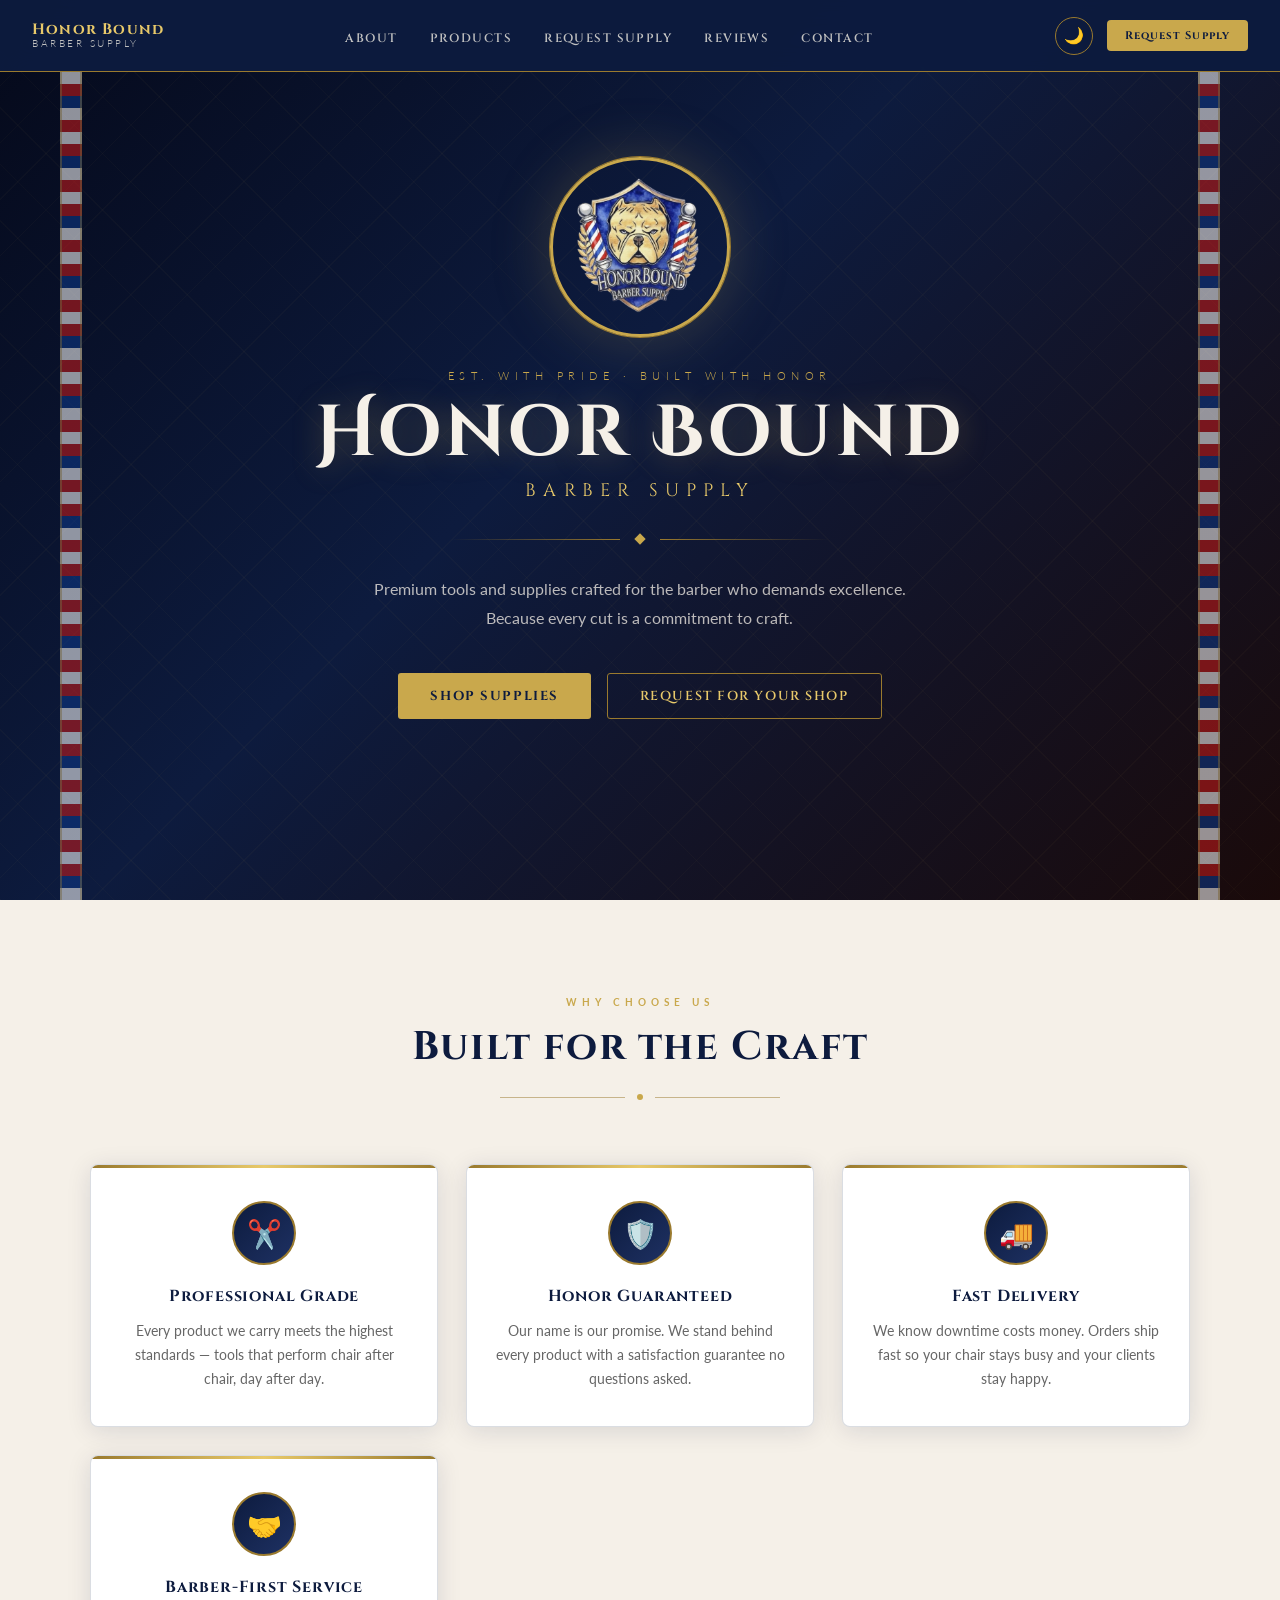
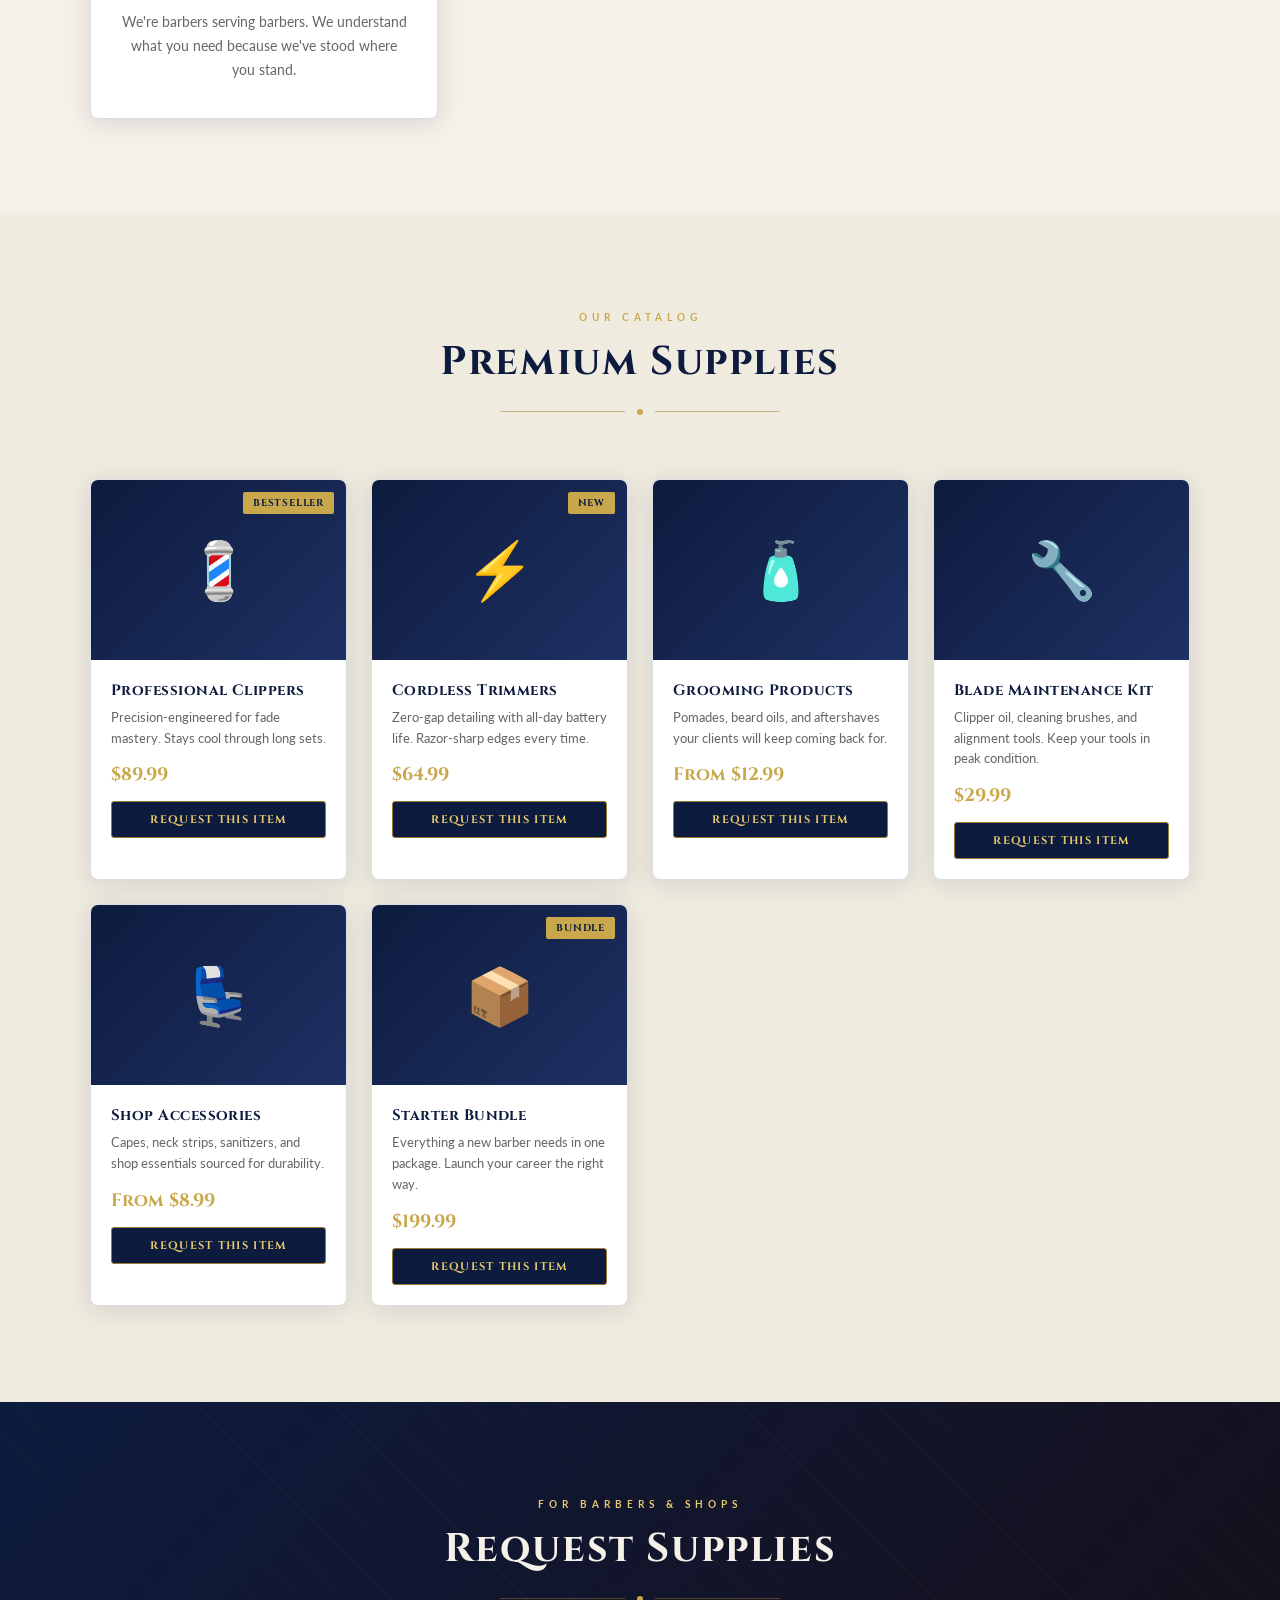
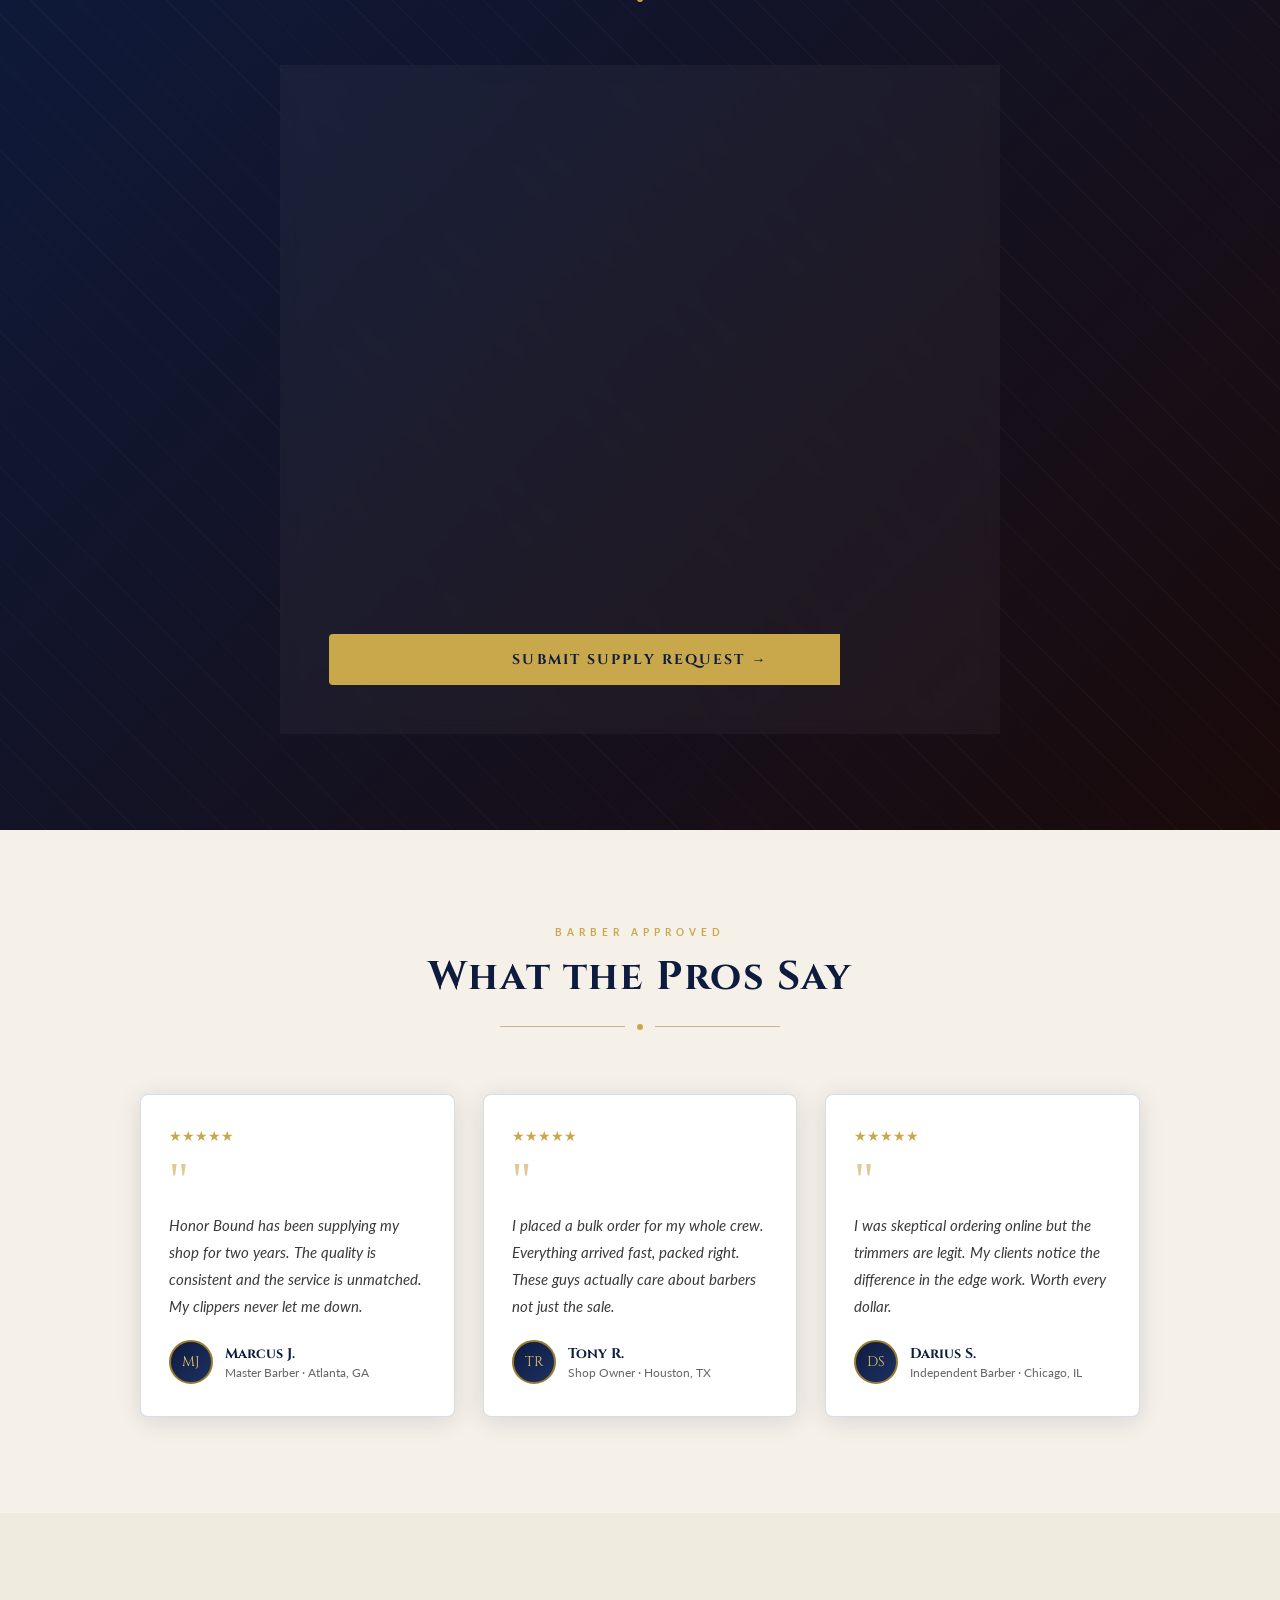
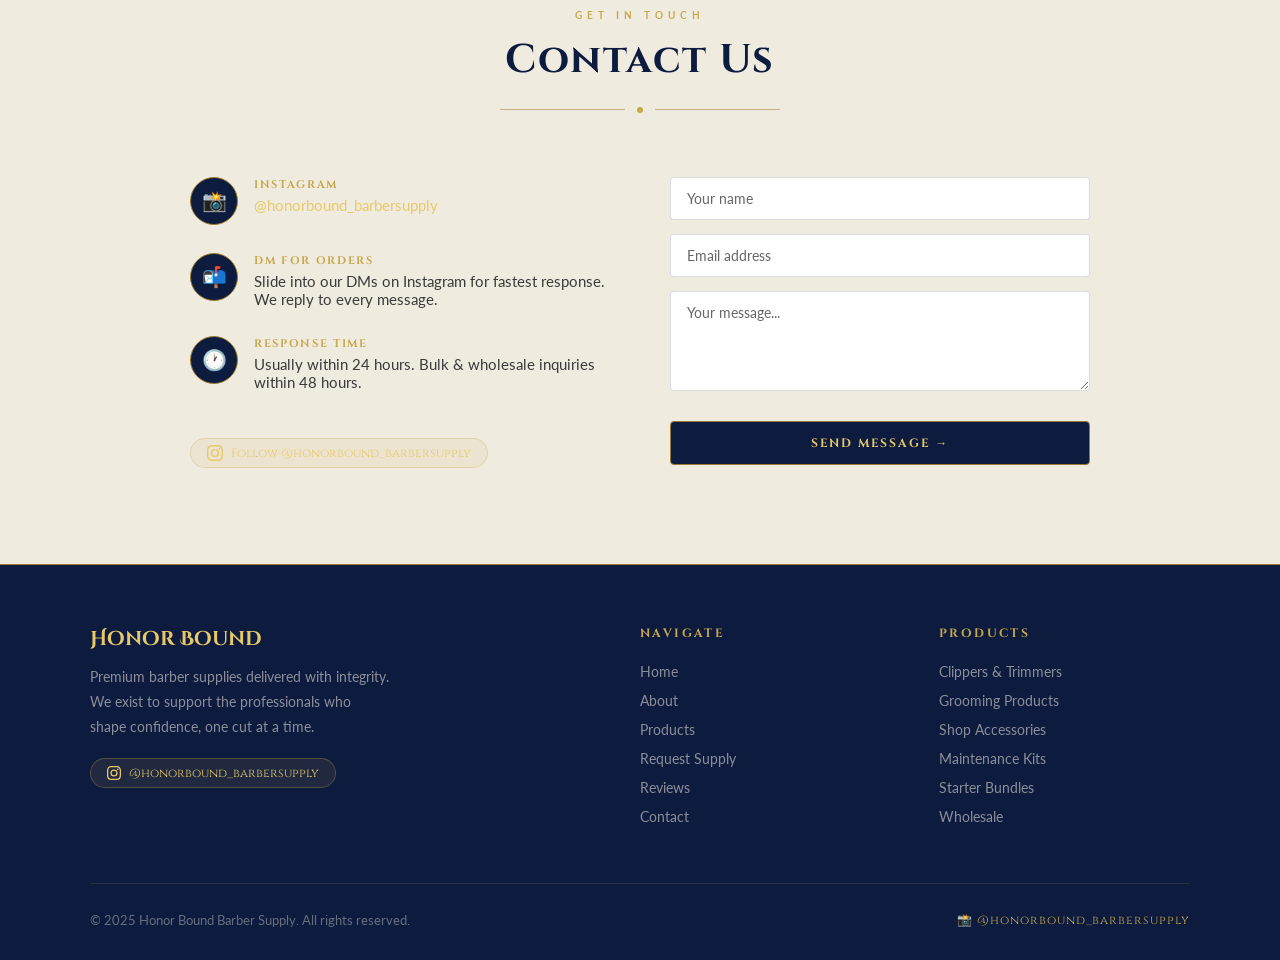
==== index.html @ 69c0079b "initial commmting" ====
<!DOCTYPE html>
<html lang="en">
<head>
<meta charset="UTF-8">
<meta name="viewport" content="width=device-width, initial-scale=1.0">
<title>Honor Bound Barber Supply</title>
<link rel="preconnect" href="https://fonts.googleapis.com">
<link rel="preconnect" href="https://fonts.gstatic.com" crossorigin>
<link href="https://fonts.googleapis.com/css2?family=Cinzel+Decorative:wght@400;700;900&family=Cinzel:wght@400;600;700&family=Lato:wght@300;400;700&display=swap" rel="stylesheet">
<style>
  :root {
    --navy: #0d1b3e;
    --navy-light: #162451;
    --navy-mid: #1e3163;
    --gold: #c9a84c;
    --gold-light: #e8c96a;
    --gold-dark: #9a7a2e;
    --red: #b82020;
    --red-light: #d42828;
    --white: #f5f0e8;
    --off-white: #ede8dc;
    --gray: #888;
    --silver: #c0c0c0;

    --bg-primary: #f5f0e8;
    --bg-secondary: #ede8dc;
    --bg-card: #ffffff;
    --text-primary: #0d1b3e;
    --text-secondary: #3a3a3a;
    --text-muted: #666;
    --border: rgba(13,27,62,0.15);
    --hero-overlay: rgba(13,27,62,0.82);
    --nav-bg: rgba(13,27,62,0.97);
    --card-shadow: 0 4px 24px rgba(13,27,62,0.12);
    --input-bg: #ffffff;
    --section-alt: #f0ebdf;
    --pole-bg: #ede8dc;
  }

  [data-theme="dark"] {
    --bg-primary: #080f20;
    --bg-secondary: #0d1b3e;
    --bg-card: #111d3e;
    --text-primary: #f5f0e8;
    --text-secondary: #c8c0b0;
    --text-muted: #8a8070;
    --border: rgba(201,168,76,0.18);
    --hero-overlay: rgba(5,10,25,0.88);
    --nav-bg: rgba(5,10,25,0.98);
    --card-shadow: 0 4px 32px rgba(0,0,0,0.5);
    --input-bg: #0d1b3e;
    --section-alt: #0a1328;
    --pole-bg: #0d1b3e;
  }

  * { margin: 0; padding: 0; box-sizing: border-box; }

  body {
    font-family: 'Lato', sans-serif;
    background: var(--bg-primary);
    color: var(--text-primary);
    transition: background 0.35s, color 0.35s;
    overflow-x: hidden;
  }

  /* ───── NAV ───── */
  nav {
    position: fixed; top: 0; left: 0; right: 0; z-index: 100;
    background: var(--nav-bg);
    border-bottom: 1px solid var(--gold-dark);
    padding: 0 2rem;
    display: flex; align-items: center; justify-content: space-between;
    height: 72px;
    backdrop-filter: blur(12px);
    transition: background 0.35s;
  }

  .nav-logo {
    display: flex; align-items: center; gap: 12px;
    text-decoration: none;
  }
  .nav-logo-img {
    height: 52px; width: 52px;
    border-radius: 50%;
    border: 2px solid var(--gold);
    object-fit: cover;
  }
  .nav-brand {
    display: flex; flex-direction: column; line-height: 1.1;
  }
  .nav-brand-main {
    font-family: 'Cinzel', serif;
    font-size: 15px; font-weight: 700;
    color: var(--gold-light);
    letter-spacing: 0.08em;
  }
  .nav-brand-sub {
    font-family: 'Lato', sans-serif;
    font-size: 10px; font-weight: 300;
    color: var(--silver);
    letter-spacing: 0.25em;
    text-transform: uppercase;
  }

  .nav-links {
    display: flex; gap: 2rem; list-style: none;
    align-items: center;
  }
  .nav-links a {
    font-family: 'Cinzel', serif;
    font-size: 12px; font-weight: 600;
    color: var(--silver);
    text-decoration: none;
    letter-spacing: 0.12em;
    text-transform: uppercase;
    transition: color 0.2s;
    padding-bottom: 2px;
    border-bottom: 1px solid transparent;
  }
  .nav-links a:hover {
    color: var(--gold-light);
    border-bottom-color: var(--gold);
  }

  .nav-actions {
    display: flex; align-items: center; gap: 14px;
  }

  .theme-toggle {
    background: none; border: 1px solid var(--gold-dark);
    color: var(--gold-light); cursor: pointer;
    width: 38px; height: 38px; border-radius: 50%;
    font-size: 16px; display: flex; align-items: center; justify-content: center;
    transition: all 0.2s;
  }
  .theme-toggle:hover {
    background: var(--gold-dark); color: var(--navy);
  }

  .cta-nav {
    background: var(--gold);
    color: var(--navy) !important;
    border: none !important;
    padding: 8px 18px !important;
    border-radius: 4px !important;
    font-weight: 700 !important;
    font-family: 'Cinzel', serif !important;
    font-size: 11px !important;
    letter-spacing: 0.1em !important;
    text-decoration: none;
    transition: background 0.2s, transform 0.15s !important;
    display: inline-block;
  }
  .cta-nav:hover { background: var(--gold-light) !important; transform: translateY(-1px); border-bottom: none !important; }

  /* ───── HERO ───── */
  .hero {
    min-height: 100vh;
    background: linear-gradient(135deg, #05091a 0%, #0d1b3e 45%, #1a0a0a 100%);
    display: flex; align-items: center; justify-content: center;
    position: relative; overflow: hidden;
    padding-top: 72px;
  }

  .hero-bg-pattern {
    position: absolute; inset: 0;
    background-image:
      repeating-linear-gradient(
        45deg,
        rgba(201,168,76,0.03) 0px, rgba(201,168,76,0.03) 1px,
        transparent 1px, transparent 40px
      ),
      repeating-linear-gradient(
        -45deg,
        rgba(201,168,76,0.03) 0px, rgba(201,168,76,0.03) 1px,
        transparent 1px, transparent 40px
      );
  }

  .barber-pole-left, .barber-pole-right {
    position: absolute; top: 72px; bottom: 0; width: 22px;
    overflow: hidden;
  }
  .barber-pole-left { left: 60px; }
  .barber-pole-right { right: 60px; }

  .pole-stripe-wrap {
    position: absolute; inset: 0;
    animation: poleScroll 4s linear infinite;
  }
  .barber-pole-right .pole-stripe-wrap {
    animation-direction: reverse;
  }

  @keyframes poleScroll {
    from { background-position-y: 0; }
    to { background-position-y: 60px; }
  }

  .pole-stripe-wrap {
    background: repeating-linear-gradient(
      180deg,
      #ffffff 0px, #ffffff 12px,
      #cc1b1b 12px, #cc1b1b 24px,
      #0d3a8c 24px, #0d3a8c 36px,
      #ffffff 36px, #ffffff 48px,
      #cc1b1b 48px, #cc1b1b 60px
    );
    background-size: 100% 60px;
    opacity: 0.55;
    border-left: 2px solid rgba(201,168,76,0.5);
    border-right: 2px solid rgba(201,168,76,0.5);
  }

  .hero-content {
    position: relative; z-index: 2;
    text-align: center;
    max-width: 800px; padding: 2rem;
    animation: fadeUp 1s ease both;
  }

  @keyframes fadeUp {
    from { opacity: 0; transform: translateY(32px); }
    to { opacity: 1; transform: translateY(0); }
  }

  .hero-logo-ring {
    width: 180px; height: 180px; margin: 0 auto 2rem;
    border-radius: 50%;
    border: 3px solid var(--gold);
    padding: 8px;
    box-shadow: 0 0 0 1px var(--gold-dark), 0 0 60px rgba(201,168,76,0.25);
    animation: fadeUp 1s 0.2s ease both;
    opacity: 0;
  }
  .hero-logo-ring img {
    width: 100%; height: 100%;
    border-radius: 50%;
    object-fit: cover;
  }

  .hero-eyebrow {
    font-family: 'Lato', sans-serif;
    font-size: 11px; font-weight: 300;
    color: var(--gold);
    letter-spacing: 0.5em;
    text-transform: uppercase;
    margin-bottom: 1rem;
    animation: fadeUp 1s 0.3s ease both;
    opacity: 0;
  }

  .hero-title {
    font-family: 'Cinzel Decorative', serif;
    font-size: clamp(36px, 6vw, 72px);
    font-weight: 700;
    color: var(--white);
    line-height: 1;
    letter-spacing: 0.05em;
    text-shadow: 0 2px 30px rgba(201,168,76,0.3);
    animation: fadeUp 1s 0.4s ease both;
    opacity: 0;
  }

  .hero-subtitle {
    font-family: 'Cinzel', serif;
    font-size: clamp(12px, 2vw, 18px);
    color: var(--gold-light);
    letter-spacing: 0.4em;
    text-transform: uppercase;
    margin-top: 0.5rem;
    animation: fadeUp 1s 0.5s ease both;
    opacity: 0;
  }

  .hero-divider {
    display: flex; align-items: center; gap: 16px;
    margin: 2rem auto;
    max-width: 380px;
    animation: fadeUp 1s 0.6s ease both;
    opacity: 0;
  }
  .hero-divider::before, .hero-divider::after {
    content: ''; flex: 1; height: 1px;
    background: linear-gradient(90deg, transparent, var(--gold-dark));
  }
  .hero-divider::after {
    background: linear-gradient(90deg, var(--gold-dark), transparent);
  }
  .hero-divider-diamond {
    width: 8px; height: 8px; background: var(--gold);
    transform: rotate(45deg);
  }

  .hero-desc {
    font-size: 16px; color: rgba(245,240,232,0.75); line-height: 1.8;
    max-width: 540px; margin: 0 auto 2.5rem;
    animation: fadeUp 1s 0.7s ease both;
    opacity: 0;
  }

  .hero-btns {
    display: flex; gap: 16px; justify-content: center; flex-wrap: wrap;
    animation: fadeUp 1s 0.8s ease both;
    opacity: 0;
  }

  .btn-primary {
    background: var(--gold);
    color: var(--navy);
    font-family: 'Cinzel', serif;
    font-size: 13px; font-weight: 700;
    letter-spacing: 0.12em;
    text-transform: uppercase;
    padding: 14px 32px;
    border-radius: 3px;
    border: none; cursor: pointer; text-decoration: none;
    transition: background 0.2s, transform 0.15s, box-shadow 0.2s;
    display: inline-block;
  }
  .btn-primary:hover {
    background: var(--gold-light);
    transform: translateY(-2px);
    box-shadow: 0 8px 24px rgba(201,168,76,0.4);
  }

  .btn-outline {
    background: transparent;
    color: var(--gold-light);
    font-family: 'Cinzel', serif;
    font-size: 13px; font-weight: 600;
    letter-spacing: 0.12em;
    text-transform: uppercase;
    padding: 13px 32px;
    border-radius: 3px;
    border: 1px solid var(--gold-dark);
    cursor: pointer; text-decoration: none;
    transition: all 0.2s;
    display: inline-block;
  }
  .btn-outline:hover {
    background: rgba(201,168,76,0.1);
    border-color: var(--gold-light);
    transform: translateY(-2px);
  }

  /* ───── SECTION STYLES ───── */
  section { padding: 96px 2rem; }

  .section-alt {
    background: var(--section-alt);
  }

  .section-header {
    text-align: center; margin-bottom: 64px;
  }

  .section-eyebrow {
    font-family: 'Lato', sans-serif;
    font-size: 10px; font-weight: 700;
    color: var(--gold);
    letter-spacing: 0.5em;
    text-transform: uppercase;
    margin-bottom: 12px;
  }

  .section-title {
    font-family: 'Cinzel', serif;
    font-size: clamp(24px, 4vw, 40px);
    font-weight: 700;
    color: var(--text-primary);
    letter-spacing: 0.04em;
  }

  .section-rule {
    display: flex; align-items: center; gap: 12px;
    max-width: 280px; margin: 20px auto 0;
  }
  .section-rule::before, .section-rule::after {
    content: ''; flex: 1; height: 1px;
    background: var(--gold-dark);
    opacity: 0.5;
  }
  .section-rule-dot {
    width: 6px; height: 6px; background: var(--gold);
    border-radius: 50%;
  }

  .container { max-width: 1200px; margin: 0 auto; }

  /* ───── FEATURES GRID ───── */
  .features-grid {
    display: grid;
    grid-template-columns: repeat(auto-fit, minmax(260px, 1fr));
    gap: 28px;
    max-width: 1100px; margin: 0 auto;
  }

  .feature-card {
    background: var(--bg-card);
    border: 1px solid var(--border);
    border-radius: 8px;
    padding: 36px 28px;
    text-align: center;
    box-shadow: var(--card-shadow);
    transition: transform 0.25s, box-shadow 0.25s;
    position: relative; overflow: hidden;
  }
  .feature-card::before {
    content: '';
    position: absolute; top: 0; left: 0; right: 0; height: 3px;
    background: linear-gradient(90deg, var(--gold-dark), var(--gold-light), var(--gold-dark));
  }
  .feature-card:hover {
    transform: translateY(-6px);
    box-shadow: 0 12px 40px rgba(13,27,62,0.18);
  }

  .feature-icon {
    width: 64px; height: 64px;
    background: linear-gradient(135deg, var(--navy), var(--navy-mid));
    border-radius: 50%; margin: 0 auto 20px;
    display: flex; align-items: center; justify-content: center;
    font-size: 28px; border: 2px solid var(--gold-dark);
  }

  .feature-title {
    font-family: 'Cinzel', serif;
    font-size: 16px; font-weight: 700;
    color: var(--text-primary);
    margin-bottom: 12px;
    letter-spacing: 0.05em;
  }

  .feature-desc {
    font-size: 14px; color: var(--text-muted);
    line-height: 1.7;
  }

  /* ───── PRODUCTS ───── */
  .products-grid {
    display: grid;
    grid-template-columns: repeat(auto-fit, minmax(240px, 1fr));
    gap: 24px;
    max-width: 1100px; margin: 0 auto;
  }

  .product-card {
    background: var(--bg-card);
    border: 1px solid var(--border);
    border-radius: 8px;
    overflow: hidden;
    box-shadow: var(--card-shadow);
    transition: transform 0.25s, box-shadow 0.25s;
  }
  .product-card:hover { transform: translateY(-4px); box-shadow: 0 12px 40px rgba(13,27,62,0.2); }

  .product-img {
    height: 180px;
    background: linear-gradient(135deg, var(--navy) 0%, var(--navy-mid) 100%);
    display: flex; align-items: center; justify-content: center;
    font-size: 56px; position: relative; overflow: hidden;
  }

  .product-badge {
    position: absolute; top: 12px; right: 12px;
    background: var(--gold);
    color: var(--navy);
    font-family: 'Cinzel', serif;
    font-size: 10px; font-weight: 700;
    letter-spacing: 0.08em;
    padding: 4px 10px; border-radius: 2px;
    text-transform: uppercase;
  }

  .product-info {
    padding: 20px;
  }

  .product-name {
    font-family: 'Cinzel', serif;
    font-size: 15px; font-weight: 700;
    color: var(--text-primary);
    margin-bottom: 6px; letter-spacing: 0.03em;
  }

  .product-desc {
    font-size: 13px; color: var(--text-muted);
    line-height: 1.6; margin-bottom: 14px;
  }

  .product-price {
    font-family: 'Cinzel', serif;
    font-size: 18px; font-weight: 700;
    color: var(--gold);
    margin-bottom: 14px;
  }

  .btn-product {
    width: 100%;
    background: var(--navy);
    color: var(--gold-light);
    font-family: 'Cinzel', serif;
    font-size: 11px; font-weight: 700;
    letter-spacing: 0.12em;
    text-transform: uppercase;
    padding: 10px;
    border: 1px solid var(--gold-dark);
    border-radius: 3px; cursor: pointer;
    transition: all 0.2s;
  }
  .btn-product:hover {
    background: var(--gold);
    color: var(--navy);
    border-color: var(--gold);
  }

  [data-theme="dark"] .btn-product {
    background: var(--navy-light);
  }

  /* ───── SUPPLY REQUEST ───── */
  .request-section {
    background: linear-gradient(135deg, var(--navy) 0%, #1a0a0a 100%);
    position: relative; overflow: hidden;
  }

  .request-section::before {
    content: '';
    position: absolute; inset: 0;
    background-image: repeating-linear-gradient(
      45deg,
      rgba(201,168,76,0.04) 0px, rgba(201,168,76,0.04) 1px,
      transparent 1px, transparent 32px
    );
  }

  .request-section .section-title {
    color: var(--white);
  }

  .request-section .section-eyebrow {
    color: var(--gold-light);
  }

  .request-form-wrap {
    max-width: 720px; margin: 0 auto;
    background: rgba(255,255,255,0.04);
    border: 1px solid rgba(201,168,76,0.25);
    border-radius: 12px; padding: 48px;
    position: relative;
    backdrop-filter: blur(8px);
  }

  .form-row {
    display: grid;
    grid-template-columns: 1fr 1fr;
    gap: 20px; margin-bottom: 20px;
  }

  .form-group { display: flex; flex-direction: column; gap: 8px; }
  .form-group.full { grid-column: 1 / -1; }

  .form-label {
    font-family: 'Cinzel', serif;
    font-size: 11px; font-weight: 600;
    color: var(--gold-light);
    letter-spacing: 0.15em;
    text-transform: uppercase;
  }

  .form-input, .form-select, .form-textarea {
    background: rgba(255,255,255,0.07);
    border: 1px solid rgba(201,168,76,0.3);
    border-radius: 4px;
    padding: 12px 16px;
    font-family: 'Lato', sans-serif;
    font-size: 14px;
    color: var(--white);
    transition: border-color 0.2s, background 0.2s;
    outline: none;
    width: 100%;
  }
  .form-input::placeholder, .form-textarea::placeholder { color: rgba(245,240,232,0.3); }
  .form-input:focus, .form-select:focus, .form-textarea:focus {
    border-color: var(--gold);
    background: rgba(255,255,255,0.1);
  }
  .form-select option { background: #0d1b3e; color: var(--white); }
  .form-textarea { resize: vertical; min-height: 120px; }

  .form-submit {
    width: 100%;
    background: var(--gold);
    color: var(--navy);
    font-family: 'Cinzel', serif;
    font-size: 14px; font-weight: 700;
    letter-spacing: 0.15em;
    text-transform: uppercase;
    padding: 16px;
    border: none; border-radius: 4px; cursor: pointer;
    transition: all 0.2s; margin-top: 8px;
  }
  .form-submit:hover {
    background: var(--gold-light);
    transform: translateY(-2px);
    box-shadow: 0 8px 28px rgba(201,168,76,0.4);
  }

  .form-success {
    display: none;
    text-align: center; padding: 48px 24px;
  }
  .form-success-icon { font-size: 56px; margin-bottom: 16px; }
  .form-success-title {
    font-family: 'Cinzel', serif;
    font-size: 22px; color: var(--gold-light);
    margin-bottom: 12px;
  }
  .form-success-text { color: rgba(245,240,232,0.7); line-height: 1.7; }

  /* ───── TESTIMONIALS ───── */
  .testimonials-grid {
    display: grid;
    grid-template-columns: repeat(auto-fit, minmax(280px, 1fr));
    gap: 28px; max-width: 1000px; margin: 0 auto;
  }

  .testimonial-card {
    background: var(--bg-card);
    border: 1px solid var(--border);
    border-radius: 8px; padding: 32px 28px;
    box-shadow: var(--card-shadow);
    position: relative;
  }

  .testimonial-quote {
    font-size: 48px; line-height: 1;
    color: var(--gold);
    font-family: Georgia, serif;
    margin-bottom: 8px;
    opacity: 0.6;
  }

  .testimonial-text {
    font-size: 15px; line-height: 1.8;
    color: var(--text-secondary);
    margin-bottom: 20px; font-style: italic;
  }

  .testimonial-author {
    display: flex; align-items: center; gap: 12px;
  }
  .author-avatar {
    width: 44px; height: 44px; border-radius: 50%;
    background: linear-gradient(135deg, var(--navy), var(--navy-mid));
    border: 2px solid var(--gold-dark);
    display: flex; align-items: center; justify-content: center;
    font-family: 'Cinzel', serif; font-size: 14px;
    color: var(--gold-light);
  }
  .author-name {
    font-family: 'Cinzel', serif;
    font-size: 14px; font-weight: 700;
    color: var(--text-primary);
  }
  .author-title {
    font-size: 12px; color: var(--text-muted);
    margin-top: 2px;
  }

  .stars { color: var(--gold); font-size: 14px; margin-bottom: 12px; }

  /* ───── CONTACT ───── */
  .contact-grid {
    display: grid;
    grid-template-columns: 1fr 1fr;
    gap: 60px; max-width: 900px; margin: 0 auto;
    align-items: start;
  }

  .contact-item {
    display: flex; align-items: flex-start; gap: 16px;
    margin-bottom: 28px;
  }
  .contact-icon {
    width: 48px; height: 48px; min-width: 48px;
    background: var(--navy);
    border: 1px solid var(--gold-dark);
    border-radius: 50%;
    display: flex; align-items: center; justify-content: center;
    font-size: 20px;
  }
  [data-theme="dark"] .contact-icon { background: var(--navy-light); }
  .contact-label {
    font-family: 'Cinzel', serif;
    font-size: 11px; font-weight: 700;
    color: var(--gold);
    letter-spacing: 0.15em;
    text-transform: uppercase; margin-bottom: 4px;
  }
  .contact-value {
    font-size: 15px; color: var(--text-secondary);
  }
  .contact-value a {
    color: var(--gold-light);
    text-decoration: none;
    transition: color 0.2s;
  }
  .contact-value a:hover { color: var(--gold); }

  .contact-form-small .form-input,
  .contact-form-small .form-textarea {
    background: var(--input-bg);
    border: 1px solid var(--border);
    color: var(--text-primary);
    margin-bottom: 14px;
  }
  .contact-form-small .form-input::placeholder,
  .contact-form-small .form-textarea::placeholder { color: var(--text-muted); }
  .contact-form-small .form-input:focus,
  .contact-form-small .form-textarea:focus {
    border-color: var(--gold);
  }
  .contact-form-small .form-submit {
    background: var(--navy);
    color: var(--gold-light);
    border: 1px solid var(--gold-dark);
  }
  .contact-form-small .form-submit:hover {
    background: var(--gold); color: var(--navy); border-color: var(--gold);
  }

  /* ───── FOOTER ───── */
  footer {
    background: var(--navy);
    border-top: 1px solid var(--gold-dark);
    padding: 60px 2rem 32px;
  }

  .footer-grid {
    display: grid;
    grid-template-columns: 2fr 1fr 1fr;
    gap: 48px; max-width: 1100px; margin: 0 auto 48px;
  }

  .footer-brand-name {
    font-family: 'Cinzel Decorative', serif;
    font-size: 20px; font-weight: 700;
    color: var(--gold-light);
    margin-bottom: 12px;
  }
  .footer-brand-desc {
    font-size: 14px; color: rgba(192,192,192,0.7);
    line-height: 1.8; max-width: 300px;
  }

  .footer-heading {
    font-family: 'Cinzel', serif;
    font-size: 12px; font-weight: 700;
    color: var(--gold);
    letter-spacing: 0.2em;
    text-transform: uppercase;
    margin-bottom: 20px;
  }
  .footer-links { list-style: none; }
  .footer-links li { margin-bottom: 10px; }
  .footer-links a {
    font-size: 14px; color: rgba(192,192,192,0.7);
    text-decoration: none; transition: color 0.2s;
  }
  .footer-links a:hover { color: var(--gold-light); }

  .footer-bottom {
    border-top: 1px solid rgba(201,168,76,0.15);
    padding-top: 28px;
    display: flex; align-items: center; justify-content: space-between;
    max-width: 1100px; margin: 0 auto;
    flex-wrap: wrap; gap: 12px;
  }
  .footer-copy {
    font-size: 13px; color: rgba(192,192,192,0.5);
  }
  .footer-ig {
    font-family: 'Cinzel', serif;
    font-size: 12px; color: var(--gold);
    text-decoration: none; letter-spacing: 0.08em;
    transition: color 0.2s;
  }
  .footer-ig:hover { color: var(--gold-light); }

  .ig-badge {
    display: inline-flex; align-items: center; gap: 8px;
    background: rgba(201,168,76,0.1);
    border: 1px solid rgba(201,168,76,0.3);
    border-radius: 24px; padding: 6px 16px;
    font-family: 'Cinzel', serif;
    font-size: 12px; color: var(--gold-light);
    text-decoration: none; transition: all 0.2s;
  }
  .ig-badge:hover {
    background: rgba(201,168,76,0.2);
    border-color: var(--gold);
    transform: translateY(-2px);
  }
  .ig-badge svg {
    width: 16px; height: 16px; fill: var(--gold-light);
  }

  /* ───── SCROLL REVEAL ───── */
  .reveal {
    opacity: 0; transform: translateY(24px);
    transition: opacity 0.7s, transform 0.7s;
  }
  .reveal.visible {
    opacity: 1; transform: translateY(0);
  }

  /* ───── TOAST ───── */
  .toast {
    position: fixed; bottom: 32px; right: 32px;
    background: var(--gold);
    color: var(--navy);
    font-family: 'Cinzel', serif;
    font-size: 13px; font-weight: 700;
    padding: 14px 24px; border-radius: 4px;
    transform: translateY(80px); opacity: 0;
    transition: all 0.35s;
    z-index: 999;
    box-shadow: 0 4px 24px rgba(201,168,76,0.4);
  }
  .toast.show { transform: translateY(0); opacity: 1; }

  /* ───── MOBILE ───── */
  @media (max-width: 768px) {
    .nav-links { display: none; }
    .barber-pole-left { left: 10px; }
    .barber-pole-right { right: 10px; }
    .form-row { grid-template-columns: 1fr; }
    .contact-grid { grid-template-columns: 1fr; gap: 40px; }
    .footer-grid { grid-template-columns: 1fr; gap: 32px; }
    .request-form-wrap { padding: 28px 20px; }
  }
</style>
</head>
<body>

<!-- NAV -->
<nav>
  <a class="nav-logo" href="#">
    <img class="nav-logo-img" src="honor_bound_logo.png" alt="Honor Bound logo" onerror="this.style.display='none'">
    <div class="nav-brand">
      <span class="nav-brand-main">Honor Bound</span>
      <span class="nav-brand-sub">Barber Supply</span>
    </div>
  </a>

  <ul class="nav-links">
    <li><a href="#about">About</a></li>
    <li><a href="#products">Products</a></li>
    <li><a href="#request">Request Supply</a></li>
    <li><a href="#testimonials">Reviews</a></li>
    <li><a href="#contact">Contact</a></li>
  </ul>

  <div class="nav-actions">
    <button class="theme-toggle" id="themeToggle" title="Toggle dark mode">🌙</button>
    <a class="cta-nav" href="#request">Request Supply</a>
  </div>
</nav>

<!-- HERO -->
<section class="hero" id="home">
  <div class="hero-bg-pattern"></div>
  <div class="barber-pole-left"><div class="pole-stripe-wrap"></div></div>
  <div class="barber-pole-right"><div class="pole-stripe-wrap"></div></div>

  <div class="hero-content">
    <div class="hero-logo-ring">
      <img src="assets/honorbound-logo.png" alt="Honor Bound Barber Supply Shield">
    </div>
    <p class="hero-eyebrow">Est. with Pride · Built with Honor</p>
    <h1 class="hero-title">Honor Bound</h1>
    <p class="hero-subtitle">Barber Supply</p>
    <div class="hero-divider"><div class="hero-divider-diamond"></div></div>
    <p class="hero-desc">Premium tools and supplies crafted for the barber who demands excellence. Because every cut is a commitment to craft.</p>
    <div class="hero-btns">
      <a href="#products" class="btn-primary">Shop Supplies</a>
      <a href="#request" class="btn-outline">Request for Your Shop</a>
    </div>
  </div>
</section>

<!-- ABOUT / FEATURES -->
<section id="about">
  <div class="section-header reveal">
    <p class="section-eyebrow">Why Choose Us</p>
    <h2 class="section-title">Built for the Craft</h2>
    <div class="section-rule"><div class="section-rule-dot"></div></div>
  </div>
  <div class="features-grid">
    <div class="feature-card reveal">
      <div class="feature-icon">✂️</div>
      <h3 class="feature-title">Professional Grade</h3>
      <p class="feature-desc">Every product we carry meets the highest standards — tools that perform chair after chair, day after day.</p>
    </div>
    <div class="feature-card reveal">
      <div class="feature-icon">🛡️</div>
      <h3 class="feature-title">Honor Guaranteed</h3>
      <p class="feature-desc">Our name is our promise. We stand behind every product with a satisfaction guarantee no questions asked.</p>
    </div>
    <div class="feature-card reveal">
      <div class="feature-icon">🚚</div>
      <h3 class="feature-title">Fast Delivery</h3>
      <p class="feature-desc">We know downtime costs money. Orders ship fast so your chair stays busy and your clients stay happy.</p>
    </div>
    <div class="feature-card reveal">
      <div class="feature-icon">🤝</div>
      <h3 class="feature-title">Barber-First Service</h3>
      <p class="feature-desc">We're barbers serving barbers. We understand what you need because we've stood where you stand.</p>
    </div>
  </div>
</section>

<!-- PRODUCTS -->
<section id="products" class="section-alt">
  <div class="section-header reveal">
    <p class="section-eyebrow">Our Catalog</p>
    <h2 class="section-title">Premium Supplies</h2>
    <div class="section-rule"><div class="section-rule-dot"></div></div>
  </div>
  <div class="products-grid container">
    <div class="product-card reveal">
      <div class="product-img">💈<span class="product-badge">Bestseller</span></div>
      <div class="product-info">
        <h3 class="product-name">Professional Clippers</h3>
        <p class="product-desc">Precision-engineered for fade mastery. Stays cool through long sets.</p>
        <p class="product-price">$89.99</p>
        <button class="btn-product" onclick="openRequest('Professional Clippers')">Request This Item</button>
      </div>
    </div>
    <div class="product-card reveal">
      <div class="product-img">⚡<span class="product-badge">New</span></div>
      <div class="product-info">
        <h3 class="product-name">Cordless Trimmers</h3>
        <p class="product-desc">Zero-gap detailing with all-day battery life. Razor-sharp edges every time.</p>
        <p class="product-price">$64.99</p>
        <button class="btn-product" onclick="openRequest('Cordless Trimmers')">Request This Item</button>
      </div>
    </div>
    <div class="product-card reveal">
      <div class="product-img">🧴</div>
      <div class="product-info">
        <h3 class="product-name">Grooming Products</h3>
        <p class="product-desc">Pomades, beard oils, and aftershaves your clients will keep coming back for.</p>
        <p class="product-price">From $12.99</p>
        <button class="btn-product" onclick="openRequest('Grooming Products')">Request This Item</button>
      </div>
    </div>
    <div class="product-card reveal">
      <div class="product-img">🔧</div>
      <div class="product-info">
        <h3 class="product-name">Blade Maintenance Kit</h3>
        <p class="product-desc">Clipper oil, cleaning brushes, and alignment tools. Keep your tools in peak condition.</p>
        <p class="product-price">$29.99</p>
        <button class="btn-product" onclick="openRequest('Blade Maintenance Kit')">Request This Item</button>
      </div>
    </div>
    <div class="product-card reveal">
      <div class="product-img">💺</div>
      <div class="product-info">
        <h3 class="product-name">Shop Accessories</h3>
        <p class="product-desc">Capes, neck strips, sanitizers, and shop essentials sourced for durability.</p>
        <p class="product-price">From $8.99</p>
        <button class="btn-product" onclick="openRequest('Shop Accessories')">Request This Item</button>
      </div>
    </div>
    <div class="product-card reveal">
      <div class="product-img">📦<span class="product-badge">Bundle</span></div>
      <div class="product-info">
        <h3 class="product-name">Starter Bundle</h3>
        <p class="product-desc">Everything a new barber needs in one package. Launch your career the right way.</p>
        <p class="product-price">$199.99</p>
        <button class="btn-product" onclick="openRequest('Starter Bundle')">Request This Item</button>
      </div>
    </div>
  </div>
</section>

<!-- SUPPLY REQUEST FORM -->
<section id="request" class="request-section">
  <div class="section-header reveal">
    <p class="section-eyebrow">For Barbers & Shops</p>
    <h2 class="section-title" style="color:var(--white)">Request Supplies</h2>
    <div class="section-rule"><div class="section-rule-dot"></div></div>
  </div>

  <div class="request-form-wrap reveal" id="requestFormWrap">
    <form id="requestForm">
      <div class="form-row">
        <div class="form-group">
          <label class="form-label" for="barberName">Barber / Shop Name</label>
          <input class="form-input" id="barberName" placeholder="Your name or shop name" required>
        </div>
        <div class="form-group">
          <label class="form-label" for="barberEmail">Email Address</label>
          <input class="form-input" type="email" id="barberEmail" placeholder="you@yourshop.com" required>
        </div>
      </div>
      <div class="form-row">
        <div class="form-group">
          <label class="form-label" for="barberPhone">Phone Number</label>
          <input class="form-input" type="tel" id="barberPhone" placeholder="(555) 000-0000">
        </div>
        <div class="form-group">
          <label class="form-label" for="orderType">Order Type</label>
          <select class="form-select" id="orderType">
            <option value="">Select order type</option>
            <option>Individual Barber Order</option>
            <option>Shop Bulk Order</option>
            <option>Monthly Subscription</option>
            <option>Wholesale Inquiry</option>
          </select>
        </div>
      </div>
      <div class="form-row">
        <div class="form-group full">
          <label class="form-label" for="supplyItem">Item(s) Requested</label>
          <input class="form-input" id="supplyItem" placeholder="e.g. Cordless Trimmers × 2, Grooming Product Bundle...">
        </div>
      </div>
      <div class="form-row">
        <div class="form-group">
          <label class="form-label" for="quantity">Estimated Quantity</label>
          <input class="form-input" id="quantity" placeholder="e.g. 3 units">
        </div>
        <div class="form-group">
          <label class="form-label" for="urgency">Urgency</label>
          <select class="form-select" id="urgency">
            <option value="">Select timeframe</option>
            <option>ASAP (Rush)</option>
            <option>Within 1 week</option>
            <option>Within 2 weeks</option>
            <option>Planning ahead (1+ month)</option>
          </select>
        </div>
      </div>
      <div class="form-row">
        <div class="form-group full">
          <label class="form-label" for="notes">Additional Notes</label>
          <textarea class="form-textarea" id="notes" placeholder="Specific models, custom requirements, budget, or anything else we should know..."></textarea>
        </div>
      </div>
      <button type="submit" class="form-submit">Submit Supply Request →</button>
    </form>
    <div class="form-success" id="formSuccess">
      <div class="form-success-icon">✅</div>
      <h3 class="form-success-title">Request Received!</h3>
      <p class="form-success-text">Thank you for reaching out. The Honor Bound team will review your request and get back to you via DM or email shortly.<br><br>In the meantime, follow us on Instagram for the latest drops and restocks.</p>
      <br>
      <a href="https://www.instagram.com/honorbound_barbersupply" target="_blank" class="ig-badge">
        <svg viewBox="0 0 24 24" xmlns="http://www.w3.org/2000/svg"><path d="M12 2.163c3.204 0 3.584.012 4.85.07 3.252.148 4.771 1.691 4.919 4.919.058 1.265.069 1.645.069 4.849 0 3.205-.012 3.584-.069 4.849-.149 3.225-1.664 4.771-4.919 4.919-1.266.058-1.644.07-4.85.07-3.204 0-3.584-.012-4.849-.07-3.26-.149-4.771-1.699-4.919-4.92-.058-1.265-.07-1.644-.07-4.849 0-3.204.013-3.583.07-4.849.149-3.227 1.664-4.771 4.919-4.919 1.266-.057 1.645-.069 4.849-.069zM12 0C8.741 0 8.333.014 7.053.072 2.695.272.273 2.69.073 7.052.014 8.333 0 8.741 0 12c0 3.259.014 3.668.072 4.948.2 4.358 2.618 6.78 6.98 6.98C8.333 23.986 8.741 24 12 24c3.259 0 3.668-.014 4.948-.072 4.354-.2 6.782-2.618 6.979-6.98.059-1.28.073-1.689.073-4.948 0-3.259-.014-3.667-.072-4.947-.196-4.354-2.617-6.78-6.979-6.98C15.668.014 15.259 0 12 0zm0 5.838a6.162 6.162 0 100 12.324 6.162 6.162 0 000-12.324zM12 16a4 4 0 110-8 4 4 0 010 8zm6.406-11.845a1.44 1.44 0 100 2.881 1.44 1.44 0 000-2.881z"/></svg>
        @honorbound_barbersupply
      </a>
    </div>
  </div>
</section>

<!-- TESTIMONIALS -->
<section id="testimonials">
  <div class="section-header reveal">
    <p class="section-eyebrow">Barber Approved</p>
    <h2 class="section-title">What the Pros Say</h2>
    <div class="section-rule"><div class="section-rule-dot"></div></div>
  </div>
  <div class="testimonials-grid container">
    <div class="testimonial-card reveal">
      <div class="stars">★★★★★</div>
      <div class="testimonial-quote">"</div>
      <p class="testimonial-text">Honor Bound has been supplying my shop for two years. The quality is consistent and the service is unmatched. My clippers never let me down.</p>
      <div class="testimonial-author">
        <div class="author-avatar">MJ</div>
        <div>
          <p class="author-name">Marcus J.</p>
          <p class="author-title">Master Barber · Atlanta, GA</p>
        </div>
      </div>
    </div>
    <div class="testimonial-card reveal">
      <div class="stars">★★★★★</div>
      <div class="testimonial-quote">"</div>
      <p class="testimonial-text">I placed a bulk order for my whole crew. Everything arrived fast, packed right. These guys actually care about barbers not just the sale.</p>
      <div class="testimonial-author">
        <div class="author-avatar">TR</div>
        <div>
          <p class="author-name">Tony R.</p>
          <p class="author-title">Shop Owner · Houston, TX</p>
        </div>
      </div>
    </div>
    <div class="testimonial-card reveal">
      <div class="stars">★★★★★</div>
      <div class="testimonial-quote">"</div>
      <p class="testimonial-text">I was skeptical ordering online but the trimmers are legit. My clients notice the difference in the edge work. Worth every dollar.</p>
      <div class="testimonial-author">
        <div class="author-avatar">DS</div>
        <div>
          <p class="author-name">Darius S.</p>
          <p class="author-title">Independent Barber · Chicago, IL</p>
        </div>
      </div>
    </div>
  </div>
</section>

<!-- CONTACT -->
<section id="contact" class="section-alt">
  <div class="section-header reveal">
    <p class="section-eyebrow">Get In Touch</p>
    <h2 class="section-title">Contact Us</h2>
    <div class="section-rule"><div class="section-rule-dot"></div></div>
  </div>
  <div class="contact-grid container">
    <div class="reveal">
      <div class="contact-item">
        <div class="contact-icon">📸</div>
        <div>
          <p class="contact-label">Instagram</p>
          <p class="contact-value">
            <a href="https://www.instagram.com/honorbound_barbersupply" target="_blank">@honorbound_barbersupply</a>
          </p>
        </div>
      </div>
      <div class="contact-item">
        <div class="contact-icon">📬</div>
        <div>
          <p class="contact-label">DM for Orders</p>
          <p class="contact-value">Slide into our DMs on Instagram for fastest response. We reply to every message.</p>
        </div>
      </div>
      <div class="contact-item">
        <div class="contact-icon">🕐</div>
        <div>
          <p class="contact-label">Response Time</p>
          <p class="contact-value">Usually within 24 hours. Bulk & wholesale inquiries within 48 hours.</p>
        </div>
      </div>
      <br>
      <a href="https://www.instagram.com/honorbound_barbersupply" target="_blank" class="ig-badge" style="text-decoration:none; display:inline-flex;">
        <svg viewBox="0 0 24 24" xmlns="http://www.w3.org/2000/svg" style="width:16px;height:16px;fill:var(--gold-light)"><path d="M12 2.163c3.204 0 3.584.012 4.85.07 3.252.148 4.771 1.691 4.919 4.919.058 1.265.069 1.645.069 4.849 0 3.205-.012 3.584-.069 4.849-.149 3.225-1.664 4.771-4.919 4.919-1.266.058-1.644.07-4.85.07-3.204 0-3.584-.012-4.849-.07-3.26-.149-4.771-1.699-4.919-4.92-.058-1.265-.07-1.644-.07-4.849 0-3.204.013-3.583.07-4.849.149-3.227 1.664-4.771 4.919-4.919 1.266-.057 1.645-.069 4.849-.069zM12 0C8.741 0 8.333.014 7.053.072 2.695.272.273 2.69.073 7.052.014 8.333 0 8.741 0 12c0 3.259.014 3.668.072 4.948.2 4.358 2.618 6.78 6.98 6.98C8.333 23.986 8.741 24 12 24c3.259 0 3.668-.014 4.948-.072 4.354-.2 6.782-2.618 6.979-6.98.059-1.28.073-1.689.073-4.948 0-3.259-.014-3.667-.072-4.947-.196-4.354-2.617-6.78-6.979-6.98C15.668.014 15.259 0 12 0zm0 5.838a6.162 6.162 0 100 12.324 6.162 6.162 0 000-12.324zM12 16a4 4 0 110-8 4 4 0 010 8zm6.406-11.845a1.44 1.44 0 100 2.881 1.44 1.44 0 000-2.881z"/></svg>
        Follow @honorbound_barbersupply
      </a>
    </div>

    <div class="contact-form-small reveal">
      <form id="contactForm">
        <input class="form-input" id="cName" placeholder="Your name" required>
        <input class="form-input" type="email" id="cEmail" placeholder="Email address" required>
        <textarea class="form-textarea" id="cMessage" placeholder="Your message..." style="min-height:100px;margin-bottom:0"></textarea>
        <br><br>
        <button type="submit" class="form-submit" style="font-size:12px;padding:13px;">Send Message →</button>
      </form>
    </div>
  </div>
</section>

<!-- FOOTER -->
<footer>
  <div class="footer-grid">
    <div>
      <p class="footer-brand-name">Honor Bound</p>
      <p class="footer-brand-desc">Premium barber supplies delivered with integrity. We exist to support the professionals who shape confidence, one cut at a time.</p>
      <br>
      <a href="https://www.instagram.com/honorbound_barbersupply" target="_blank" class="ig-badge" style="text-decoration:none">
        <svg viewBox="0 0 24 24" xmlns="http://www.w3.org/2000/svg" style="width:14px;height:14px;fill:var(--gold-light)"><path d="M12 2.163c3.204 0 3.584.012 4.85.07 3.252.148 4.771 1.691 4.919 4.919.058 1.265.069 1.645.069 4.849 0 3.205-.012 3.584-.069 4.849-.149 3.225-1.664 4.771-4.919 4.919-1.266.058-1.644.07-4.85.07-3.204 0-3.584-.012-4.849-.07-3.26-.149-4.771-1.699-4.919-4.92-.058-1.265-.07-1.644-.07-4.849 0-3.204.013-3.583.07-4.849.149-3.227 1.664-4.771 4.919-4.919 1.266-.057 1.645-.069 4.849-.069zM12 0C8.741 0 8.333.014 7.053.072 2.695.272.273 2.69.073 7.052.014 8.333 0 8.741 0 12c0 3.259.014 3.668.072 4.948.2 4.358 2.618 6.78 6.98 6.98C8.333 23.986 8.741 24 12 24c3.259 0 3.668-.014 4.948-.072 4.354-.2 6.782-2.618 6.979-6.98.059-1.28.073-1.689.073-4.948 0-3.259-.014-3.667-.072-4.947-.196-4.354-2.617-6.78-6.979-6.98C15.668.014 15.259 0 12 0zm0 5.838a6.162 6.162 0 100 12.324 6.162 6.162 0 000-12.324zM12 16a4 4 0 110-8 4 4 0 010 8zm6.406-11.845a1.44 1.44 0 100 2.881 1.44 1.44 0 000-2.881z"/></svg>
        @honorbound_barbersupply
      </a>
    </div>
    <div>
      <p class="footer-heading">Navigate</p>
      <ul class="footer-links">
        <li><a href="#home">Home</a></li>
        <li><a href="#about">About</a></li>
        <li><a href="#products">Products</a></li>
        <li><a href="#request">Request Supply</a></li>
        <li><a href="#testimonials">Reviews</a></li>
        <li><a href="#contact">Contact</a></li>
      </ul>
    </div>
    <div>
      <p class="footer-heading">Products</p>
      <ul class="footer-links">
        <li><a href="#products">Clippers & Trimmers</a></li>
        <li><a href="#products">Grooming Products</a></li>
        <li><a href="#products">Shop Accessories</a></li>
        <li><a href="#products">Maintenance Kits</a></li>
        <li><a href="#products">Starter Bundles</a></li>
        <li><a href="#request">Wholesale</a></li>
      </ul>
    </div>
  </div>
  <div class="footer-bottom">
    <p class="footer-copy">© 2025 Honor Bound Barber Supply. All rights reserved.</p>
    <a href="https://www.instagram.com/honorbound_barbersupply" target="_blank" class="footer-ig">📸 @honorbound_barbersupply</a>
  </div>
</footer>

<!-- TOAST -->
<div class="toast" id="toast"></div>

<script>
  // Theme toggle
  const themeToggle = document.getElementById('themeToggle');
  let isDark = false;

  themeToggle.addEventListener('click', () => {
    isDark = !isDark;
    document.documentElement.setAttribute('data-theme', isDark ? 'dark' : '');
    themeToggle.textContent = isDark ? '☀️' : '🌙';
  });

  // Smooth scroll
  document.querySelectorAll('a[href^="#"]').forEach(a => {
    a.addEventListener('click', e => {
      const target = document.querySelector(a.getAttribute('href'));
      if (target) {
        e.preventDefault();
        target.scrollIntoView({ behavior: 'smooth', block: 'start' });
      }
    });
  });

  // Scroll reveal
  const observer = new IntersectionObserver(entries => {
    entries.forEach((e, i) => {
      if (e.isIntersecting) {
        setTimeout(() => e.target.classList.add('visible'), i * 80);
        observer.unobserve(e.target);
      }
    });
  }, { threshold: 0.12 });

  document.querySelectorAll('.reveal').forEach(el => observer.observe(el));

  // Toast
  function showToast(msg) {
    const t = document.getElementById('toast');
    t.textContent = msg;
    t.classList.add('show');
    setTimeout(() => t.classList.remove('show'), 3500);
  }

  // Pre-fill request form from product buttons
  function openRequest(item) {
    document.getElementById('supplyItem').value = item;
    document.getElementById('request').scrollIntoView({ behavior: 'smooth' });
    setTimeout(() => document.getElementById('barberName').focus(), 600);
  }

  // Supply request form submit
  document.getElementById('requestForm').addEventListener('submit', e => {
    e.preventDefault();
    const name = document.getElementById('barberName').value.trim();
    if (!name) return;
    document.getElementById('requestForm').style.display = 'none';
    document.getElementById('formSuccess').style.display = 'block';
    showToast("✅ Request submitted! We'll be in touch.");
  });

  // Contact form submit
  document.getElementById('contactForm').addEventListener('submit', e => {
    e.preventDefault();
    e.target.reset();
    showToast("✉️ Message sent! We'll respond within 24 hours.");
  });
</script>
</body>
</html>
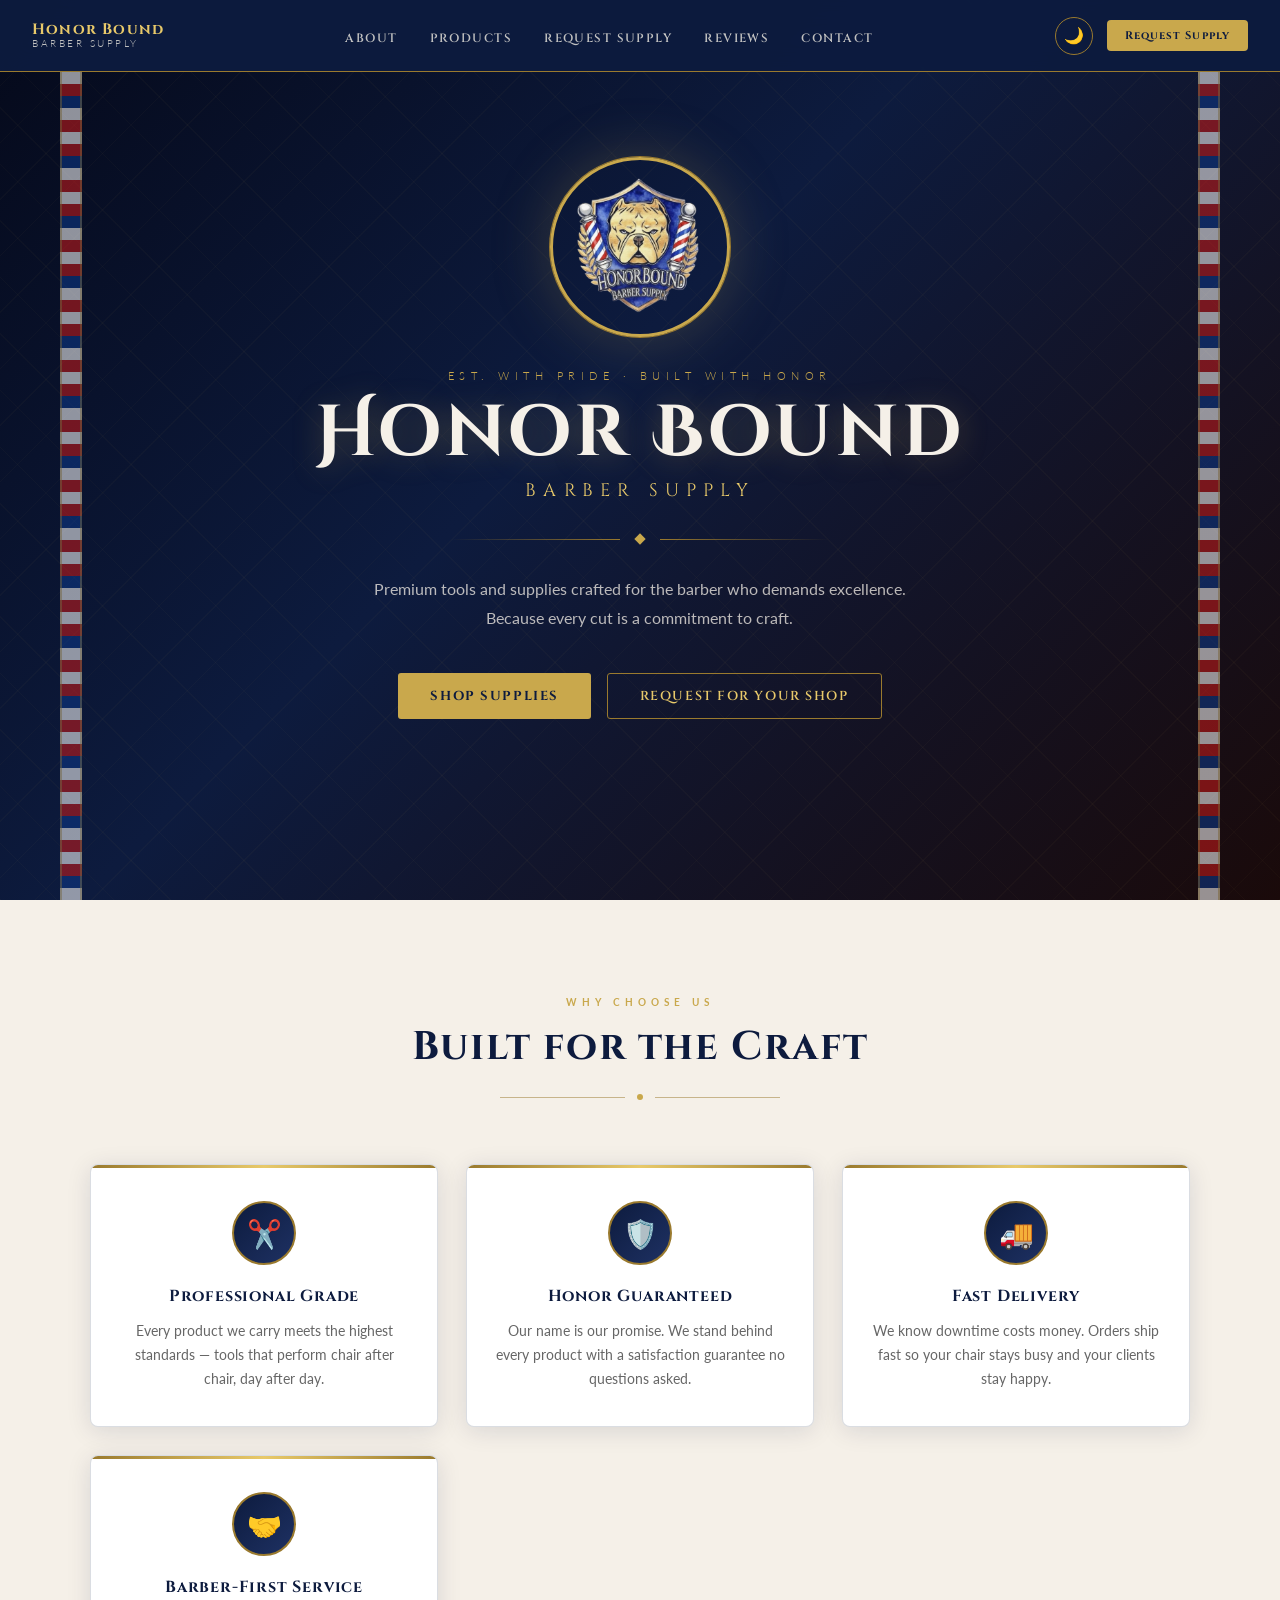
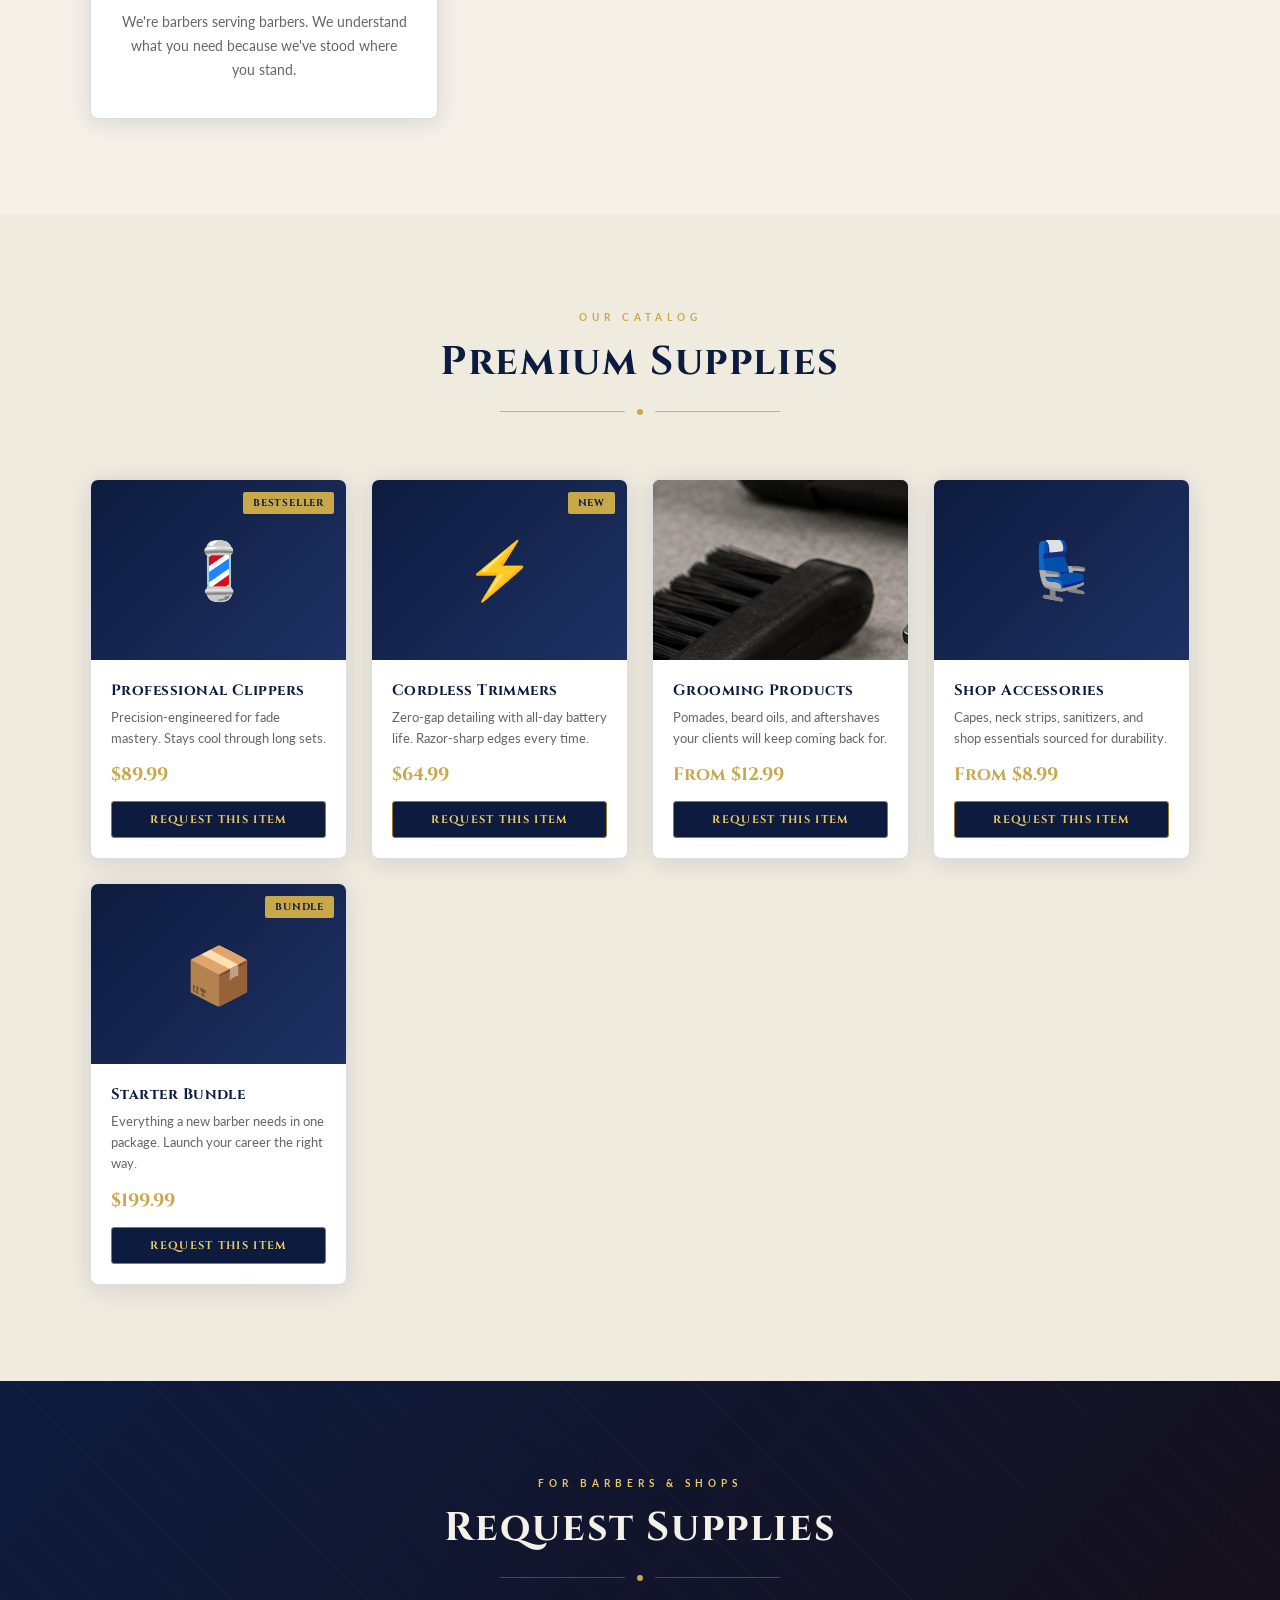
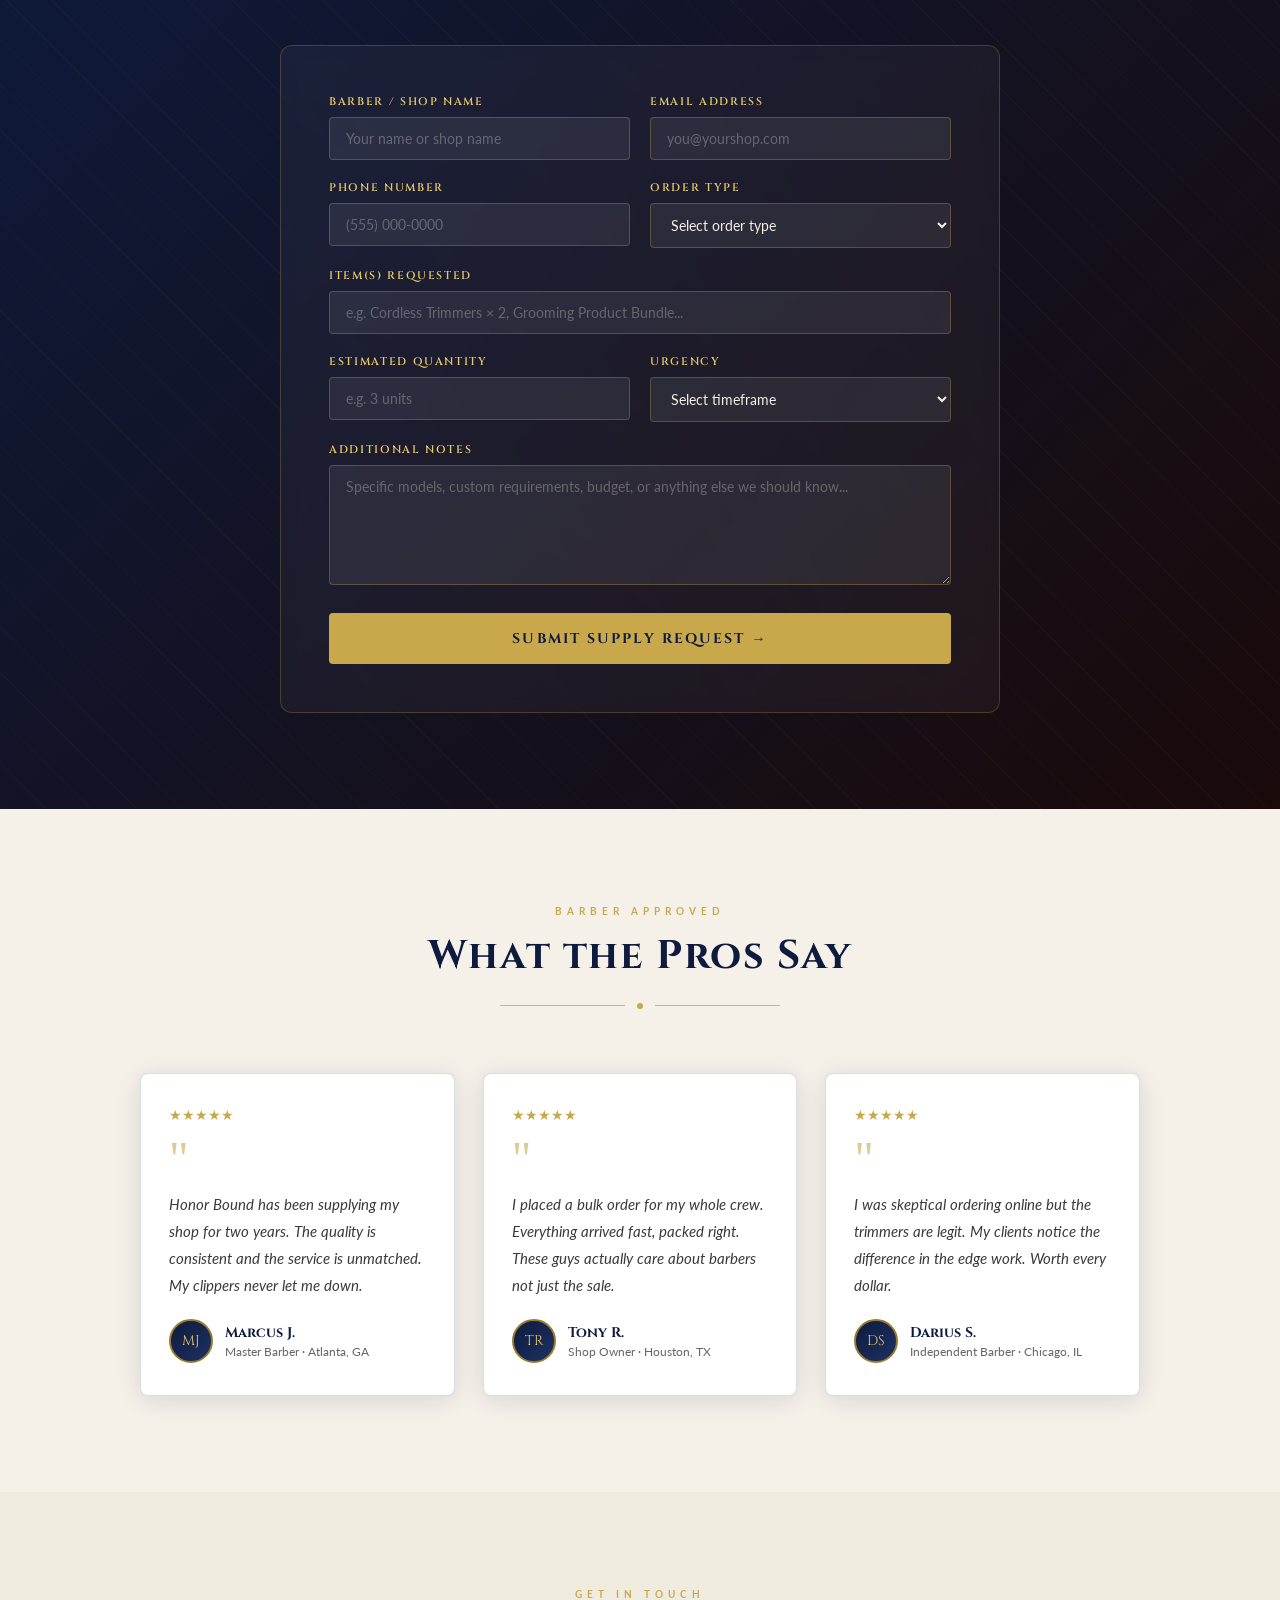
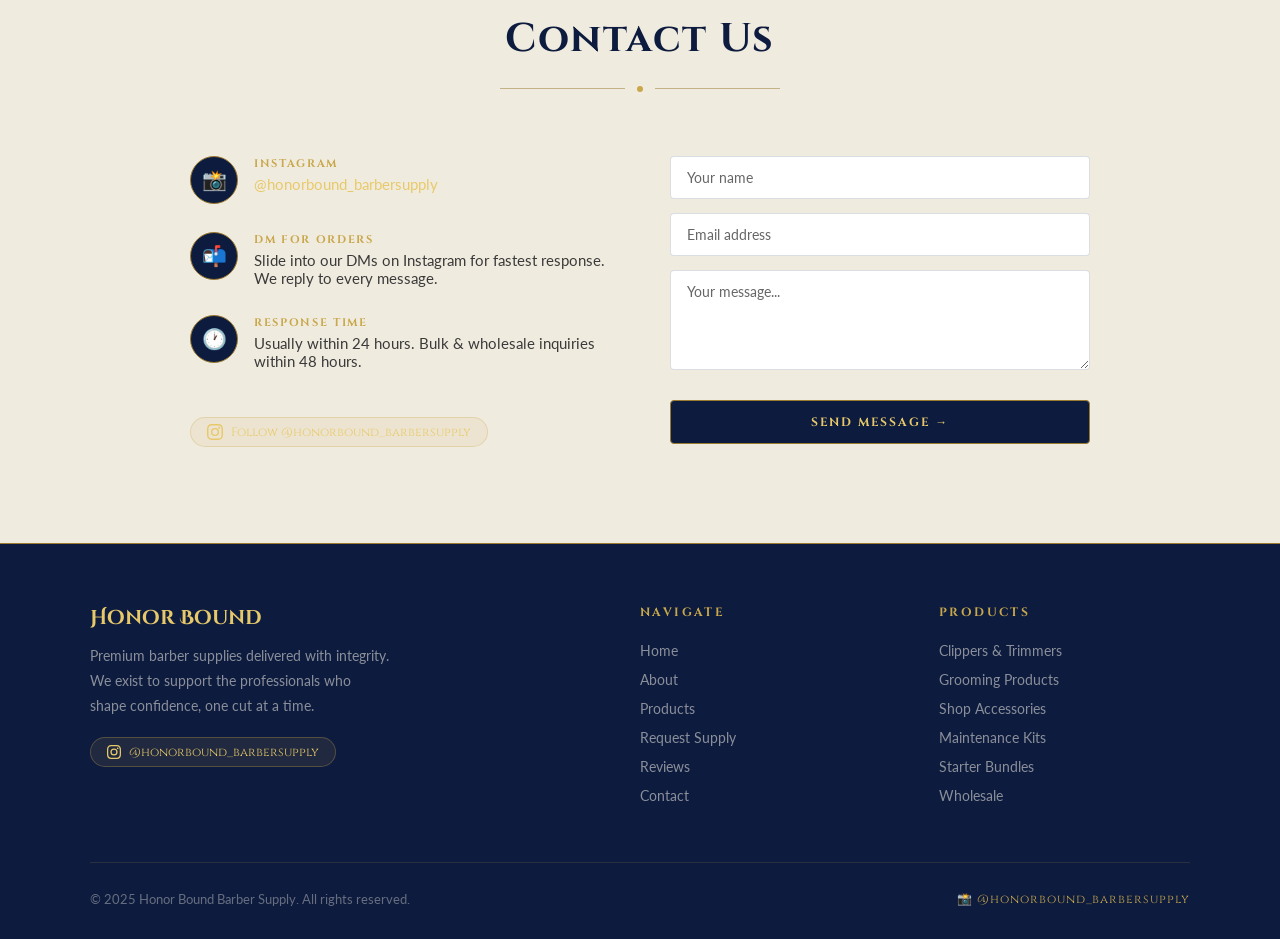
==== commit 9e4b4001: "second commit" ====
--- a/index.html
+++ b/index.html
@@ -949,7 +949,14 @@
       </div>
     </div>
     <div class="product-card reveal">
-      <div class="product-img">🧴</div>
+      <div class="product-img">
+
+
+<img
+  src="assets/barber-stuff.png"
+ 
+/>
+      </div>
       <div class="product-info">
         <h3 class="product-name">Grooming Products</h3>
         <p class="product-desc">Pomades, beard oils, and aftershaves your clients will keep coming back for.</p>
@@ -957,15 +964,7 @@
         <button class="btn-product" onclick="openRequest('Grooming Products')">Request This Item</button>
       </div>
     </div>
-    <div class="product-card reveal">
-      <div class="product-img">🔧</div>
-      <div class="product-info">
-        <h3 class="product-name">Blade Maintenance Kit</h3>
-        <p class="product-desc">Clipper oil, cleaning brushes, and alignment tools. Keep your tools in peak condition.</p>
-        <p class="product-price">$29.99</p>
-        <button class="btn-product" onclick="openRequest('Blade Maintenance Kit')">Request This Item</button>
-      </div>
-    </div>
+    
     <div class="product-card reveal">
       <div class="product-img">💺</div>
       <div class="product-info">
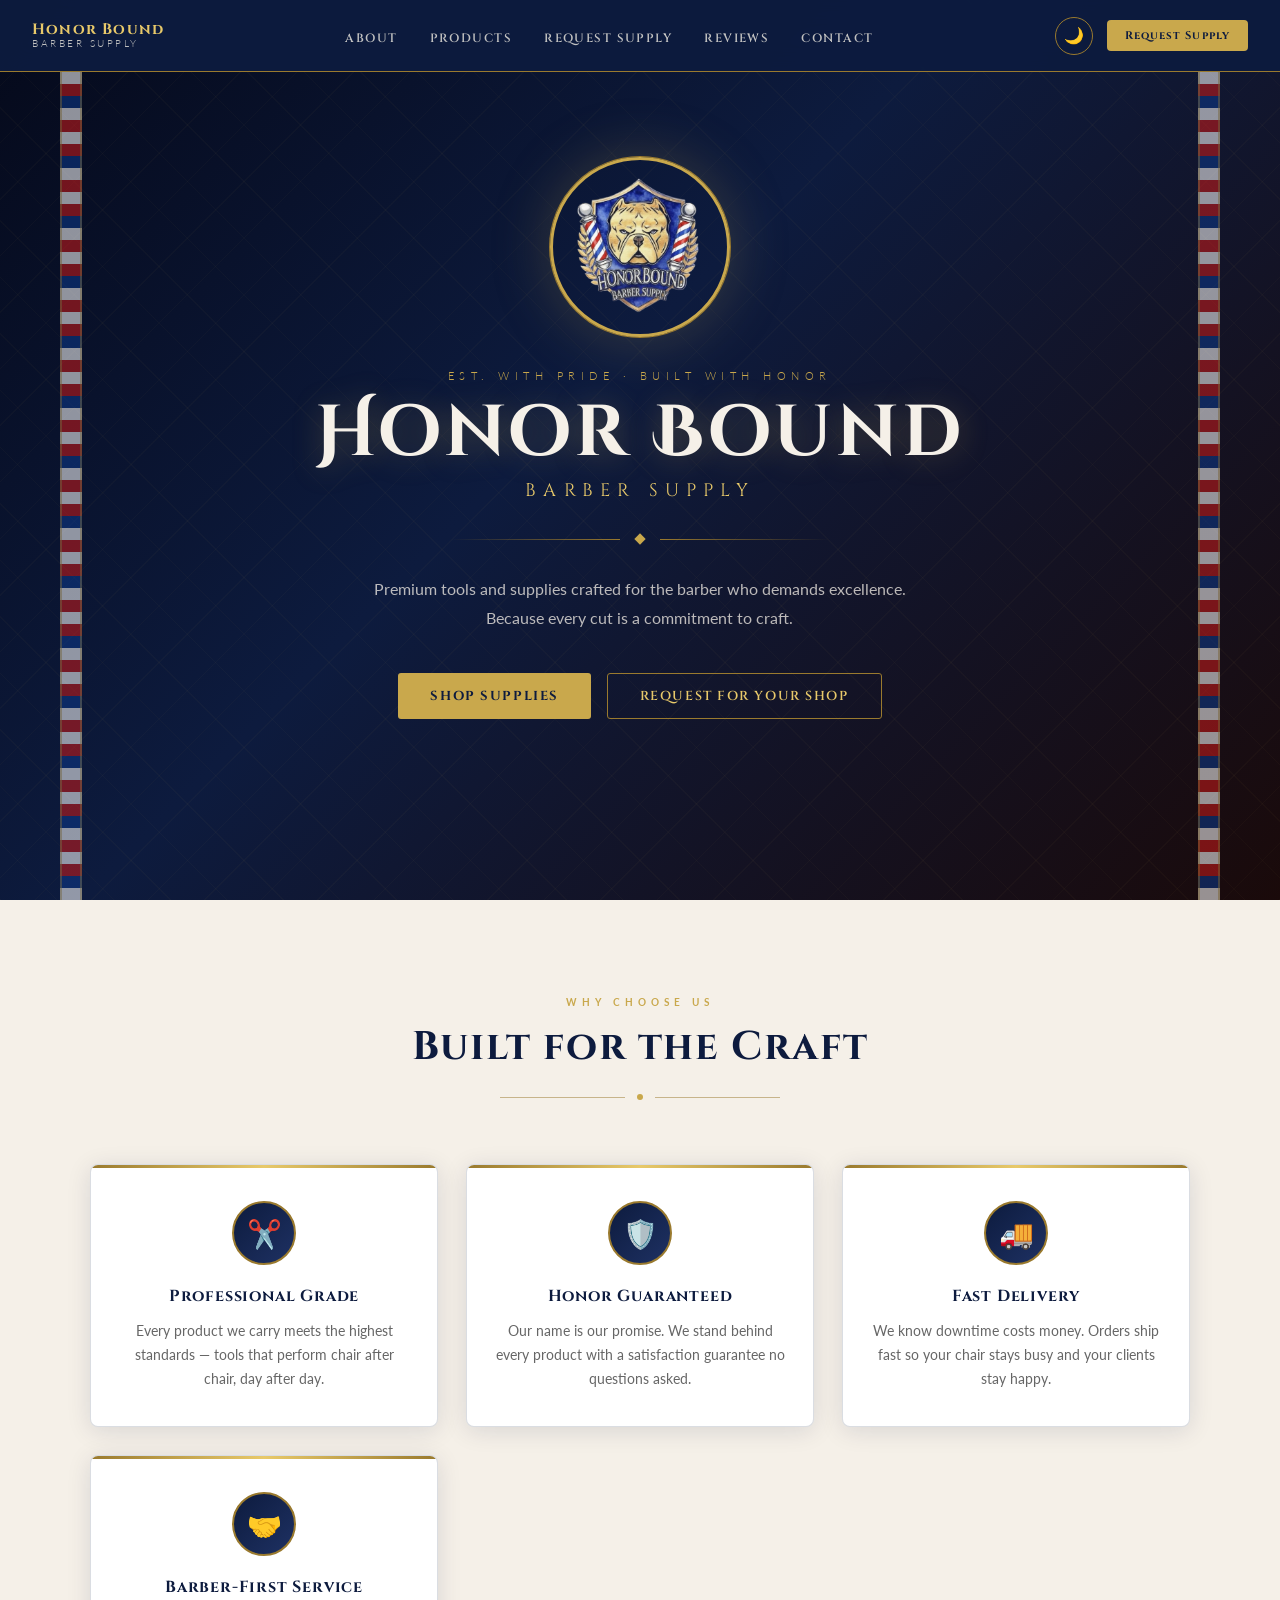
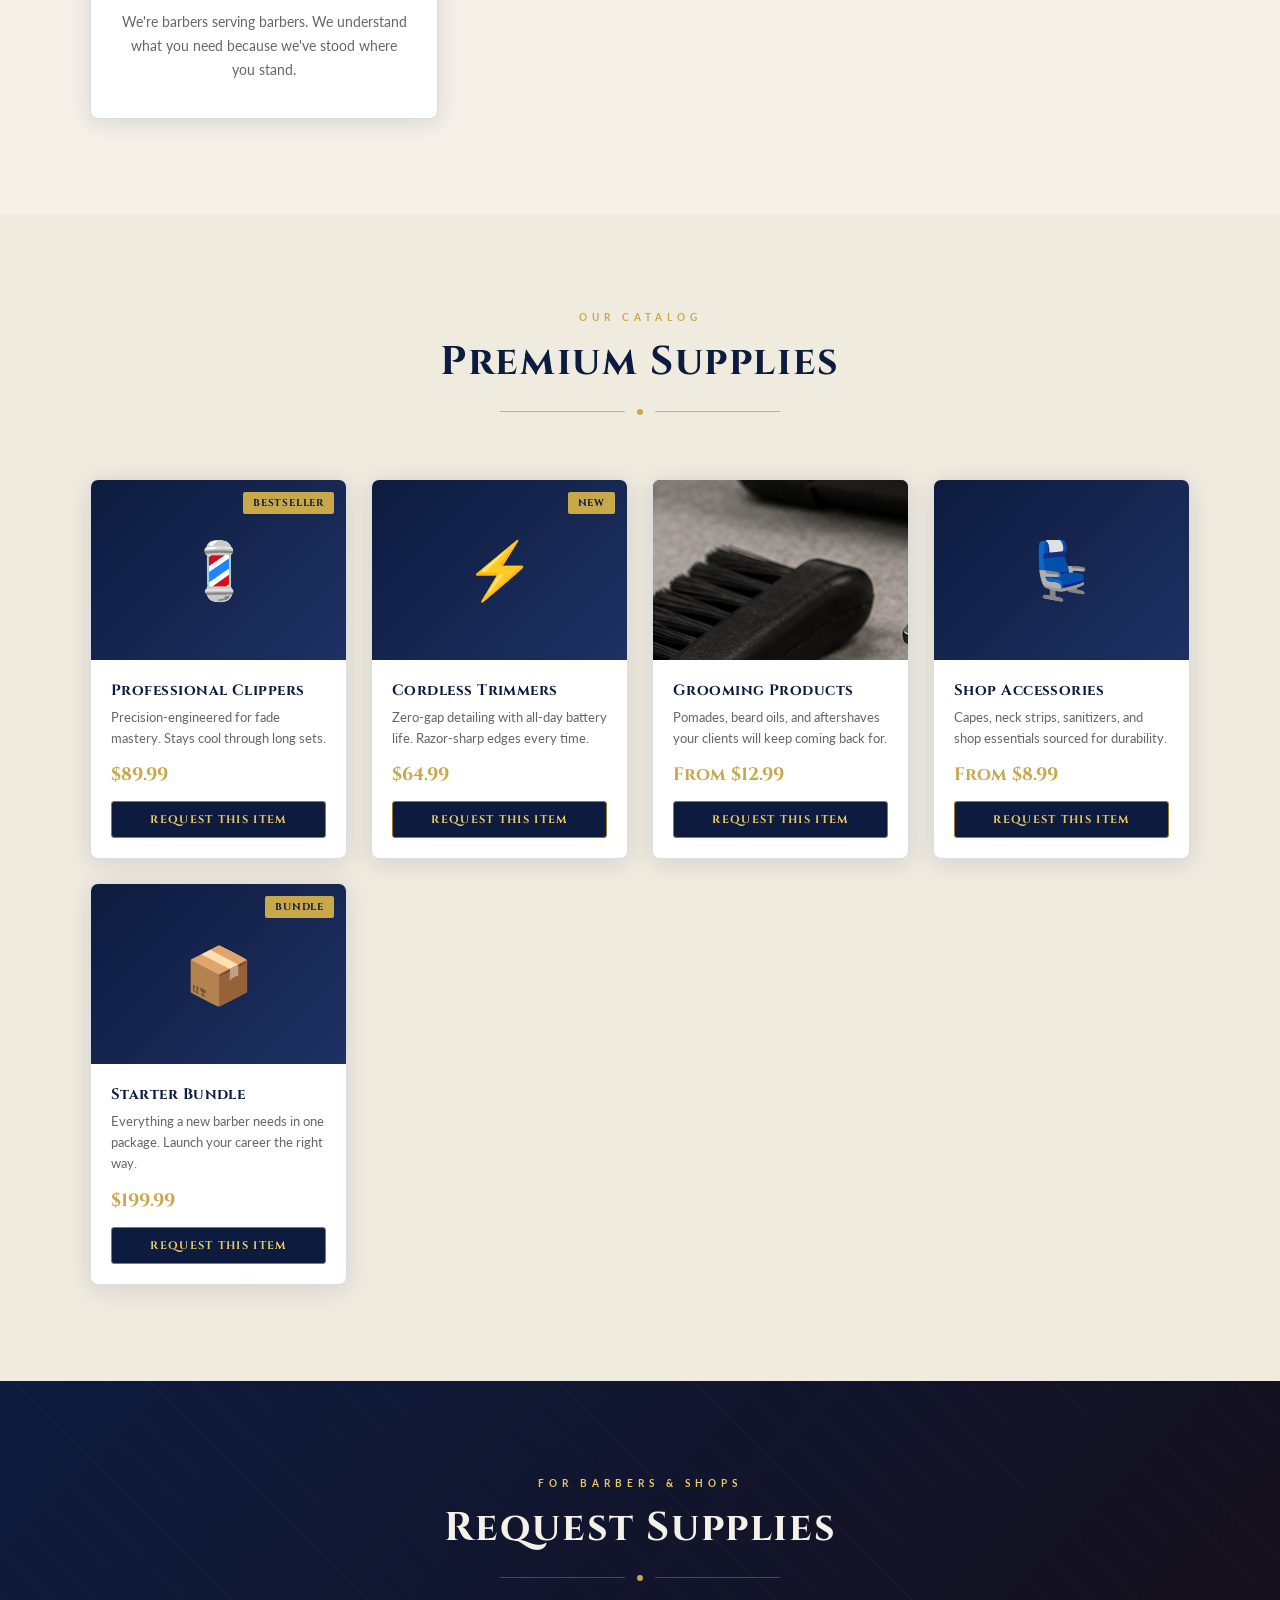
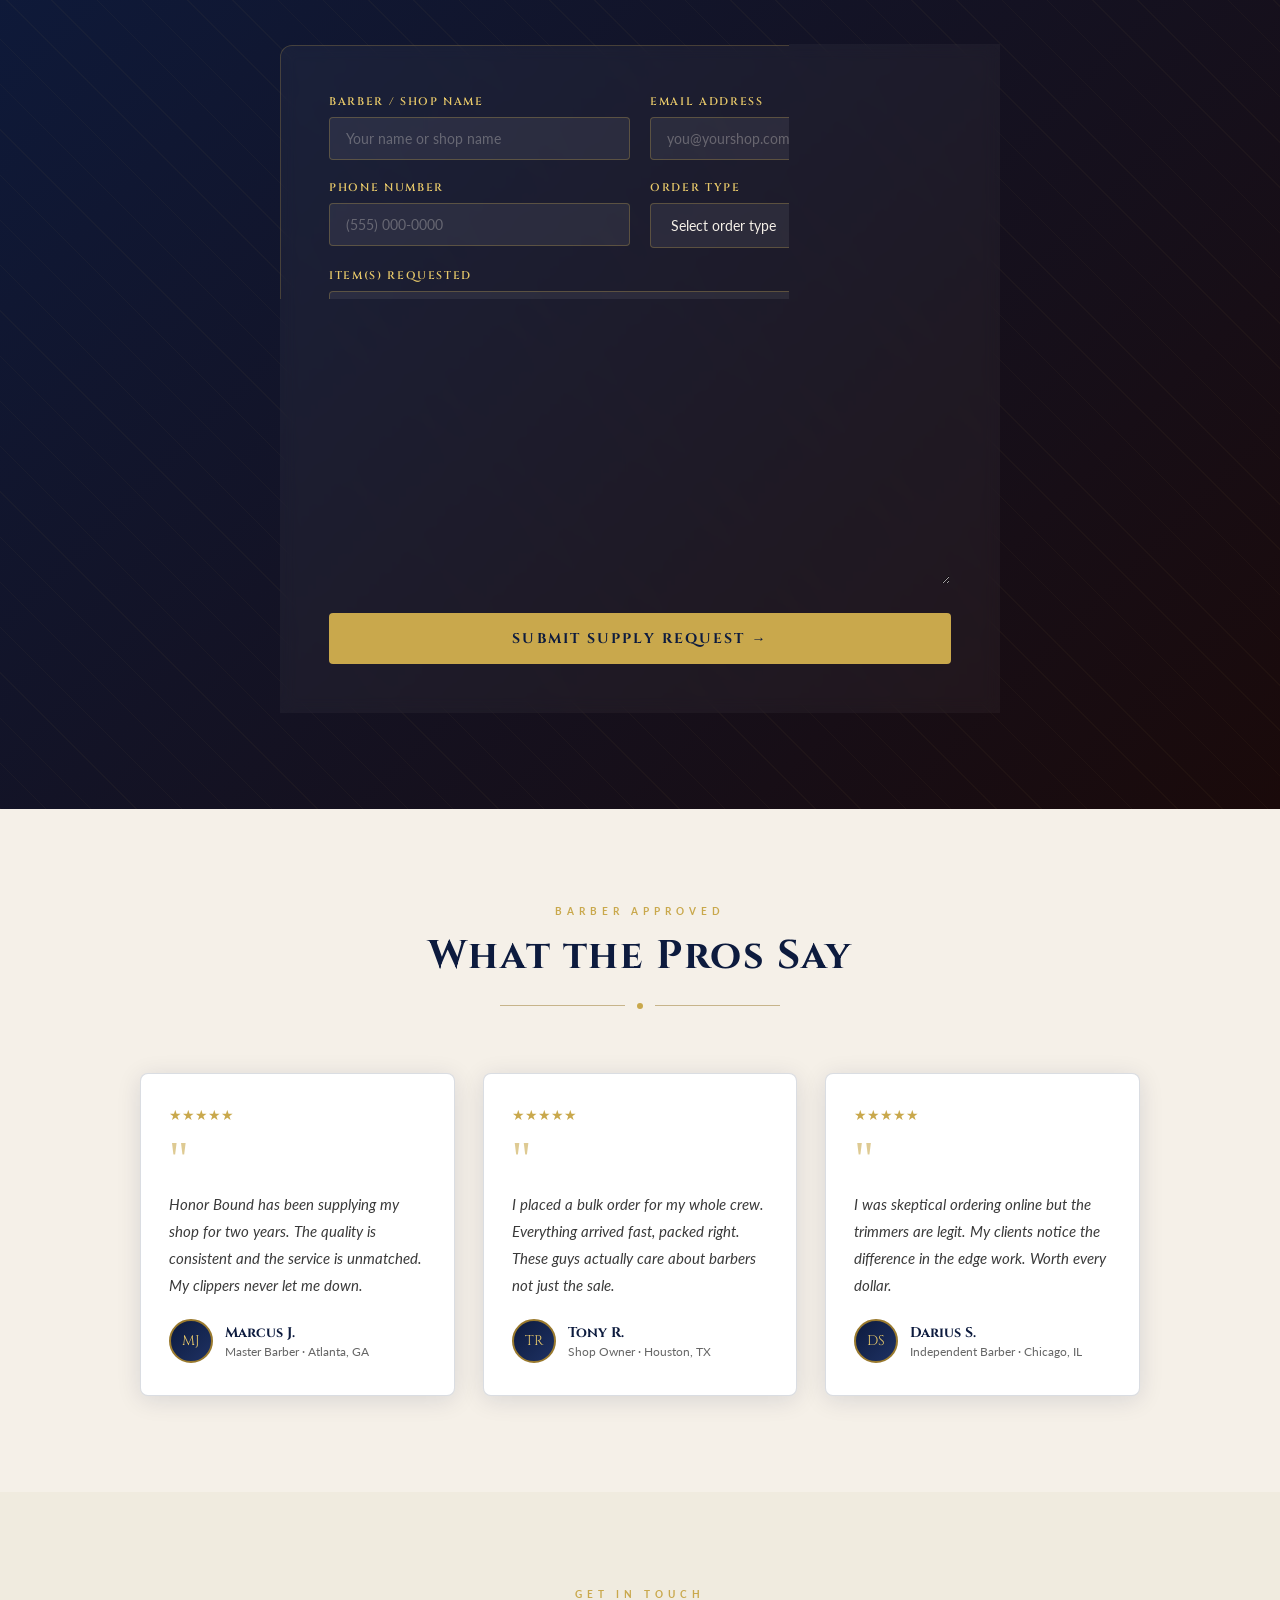
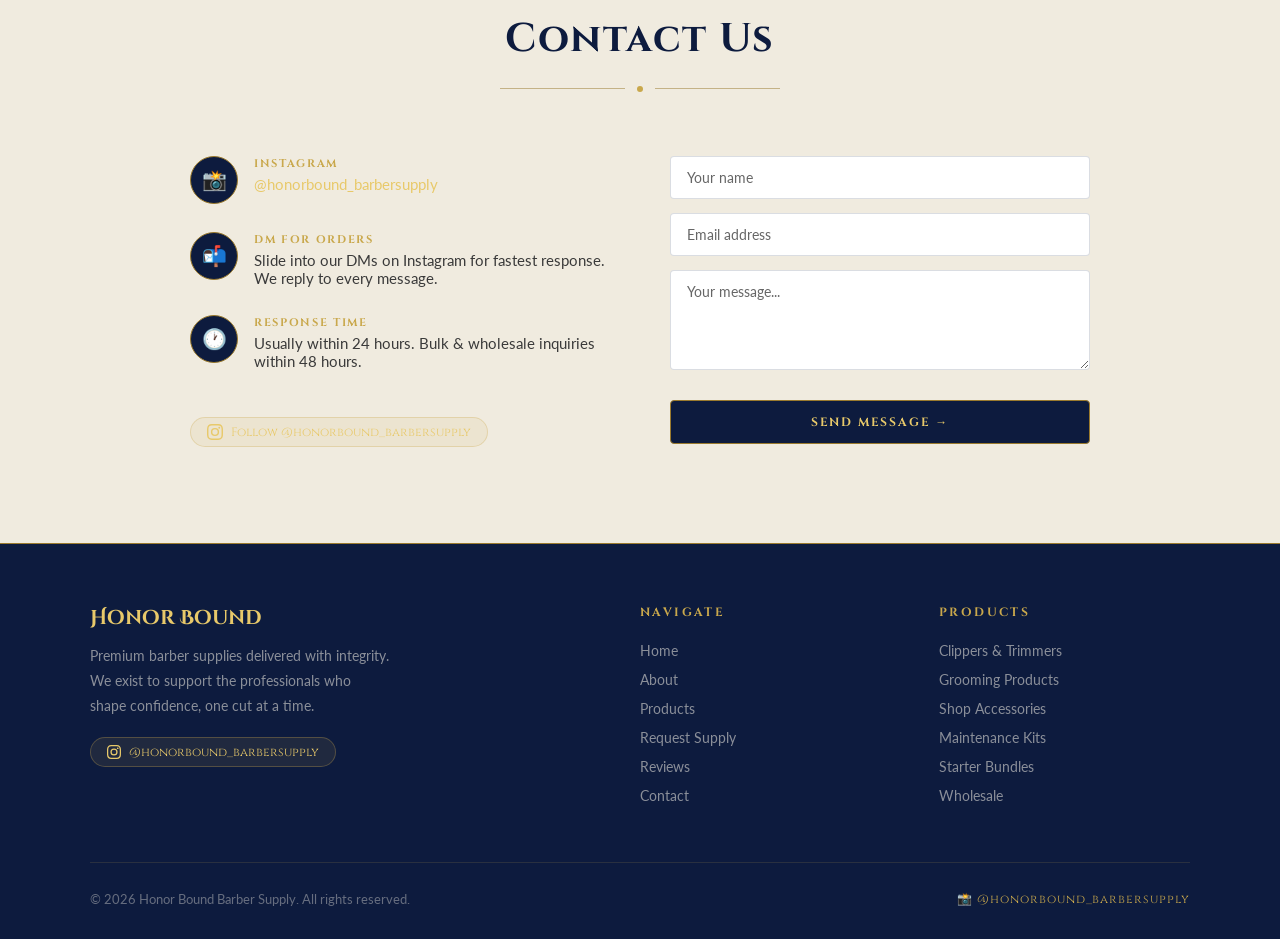
==== commit 5ae6f004: "updated footer date" ====
--- a/index.html
+++ b/index.html
@@ -1199,7 +1199,7 @@
     </div>
   </div>
   <div class="footer-bottom">
-    <p class="footer-copy">© 2025 Honor Bound Barber Supply. All rights reserved.</p>
+    <p class="footer-copy">© 2026 Honor Bound Barber Supply. All rights reserved.</p>
     <a href="https://www.instagram.com/honorbound_barbersupply" target="_blank" class="footer-ig">📸 @honorbound_barbersupply</a>
   </div>
 </footer>
